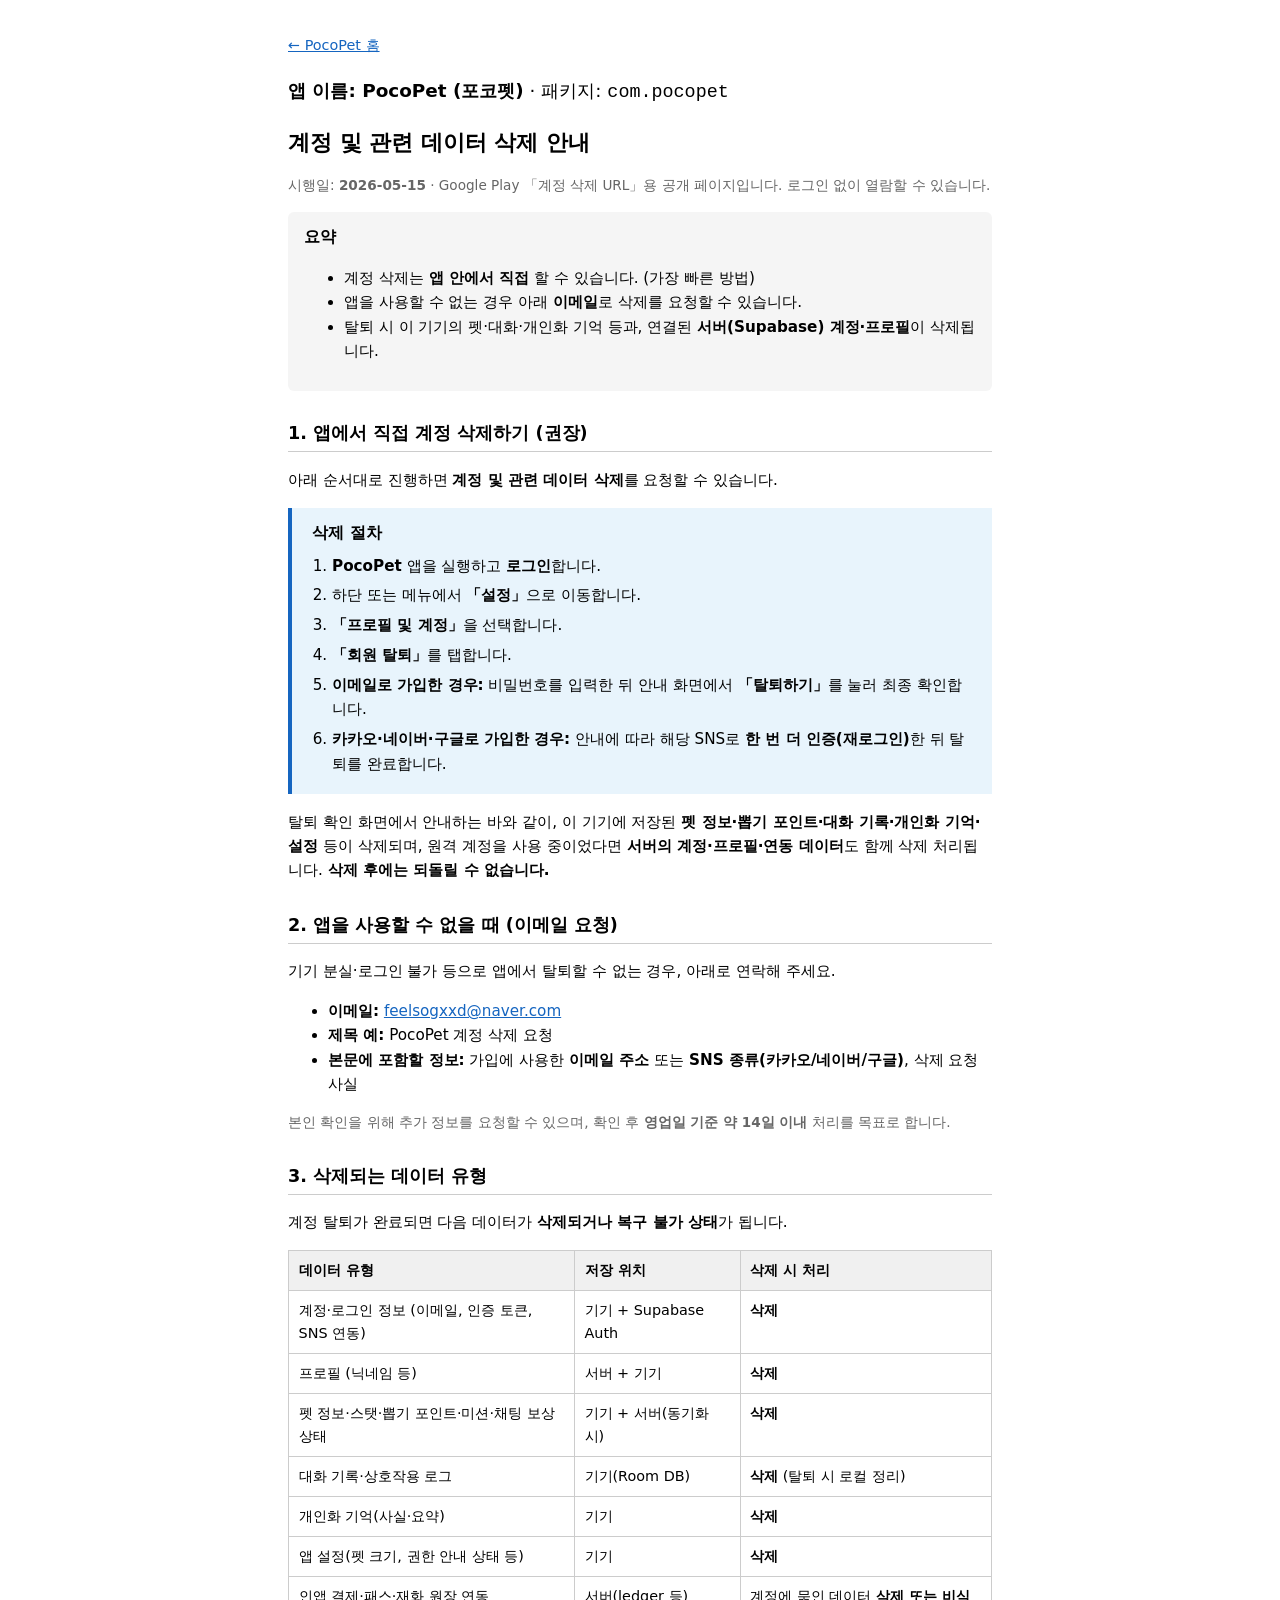
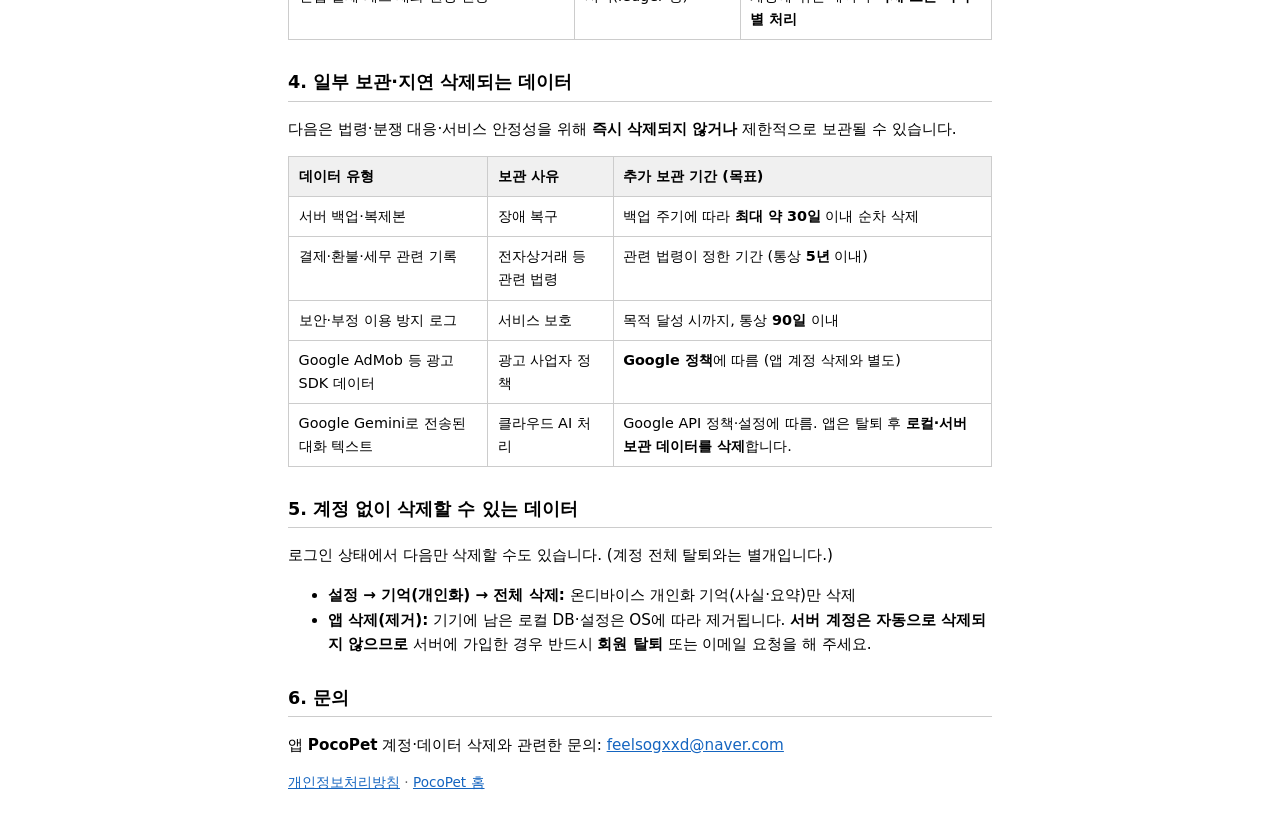
==== legal/account-deletion.html @ 8c4f7379 "chore: publish PocoPet policy pages for Play Console Co-authored-by: Cursor <cursoragent@cursor.com>" ====
<!DOCTYPE html>
<html lang="ko">
<head>
  <meta charset="utf-8" />
  <meta name="viewport" content="width=device-width, initial-scale=1" />
  <meta name="description" content="PocoPet(포코펫) 계정 및 데이터 삭제 안내 — Google Play 계정 삭제 URL용." />
  <title>PocoPet 계정 및 데이터 삭제 안내</title>
  <style>
    :root { color-scheme: light dark; }
    body { font-family: system-ui, -apple-system, "Segoe UI", Roboto, "Noto Sans KR", sans-serif; line-height: 1.6; max-width: 44rem; margin: 0 auto; padding: 1.25rem; }
    h1 { font-size: 1.35rem; margin-top: 0; }
    h2 { font-size: 1.1rem; margin-top: 1.75rem; border-bottom: 1px solid #ccc; padding-bottom: 0.25rem; }
    h3 { font-size: 1rem; margin-top: 1.25rem; }
    p, li { font-size: 0.95rem; }
    .muted { color: #666; font-size: 0.85rem; }
    .box { background: #f5f5f5; padding: 0.75rem 1rem; border-radius: 6px; margin: 1rem 0; }
    .steps { background: #e8f4fc; border-left: 4px solid #1565c0; padding: 0.75rem 1rem 0.75rem 1.25rem; margin: 1rem 0; }
    .steps ol { margin: 0.5rem 0 0; padding-left: 1.25rem; }
    .steps li { margin: 0.35rem 0; font-weight: 500; }
    table { width: 100%; border-collapse: collapse; font-size: 0.9rem; margin: 0.75rem 0; }
    th, td { border: 1px solid #ccc; padding: 0.5rem 0.6rem; text-align: left; vertical-align: top; }
    th { background: #f0f0f0; }
    a { color: #1565c0; }
    .app-name { font-size: 1.15rem; }
    .nav-top { font-size: 0.9rem; margin-bottom: 1rem; }
  </style>
</head>
<body>
  <p class="nav-top"><a href="../index.html">← PocoPet 홈</a></p>

  <p class="app-name"><strong>앱 이름: PocoPet (포코펫)</strong> · 패키지: <code>com.pocopet</code></p>
  <h1>계정 및 관련 데이터 삭제 안내</h1>
  <p class="muted">시행일: <strong>2026-05-15</strong> · Google Play 「계정 삭제 URL」용 공개 페이지입니다. 로그인 없이 열람할 수 있습니다.</p>

  <div class="box">
    <strong>요약</strong>
    <ul>
      <li>계정 삭제는 <strong>앱 안에서 직접</strong> 할 수 있습니다. (가장 빠른 방법)</li>
      <li>앱을 사용할 수 없는 경우 아래 <strong>이메일</strong>로 삭제를 요청할 수 있습니다.</li>
      <li>탈퇴 시 이 기기의 펫·대화·개인화 기억 등과, 연결된 <strong>서버(Supabase) 계정·프로필</strong>이 삭제됩니다.</li>
    </ul>
  </div>

  <h2>1. 앱에서 직접 계정 삭제하기 (권장)</h2>
  <p>아래 순서대로 진행하면 <strong>계정 및 관련 데이터 삭제</strong>를 요청할 수 있습니다.</p>

  <div class="steps">
    <strong>삭제 절차</strong>
    <ol>
      <li><strong>PocoPet</strong> 앱을 실행하고 <strong>로그인</strong>합니다.</li>
      <li>하단 또는 메뉴에서 <strong>「설정」</strong>으로 이동합니다.</li>
      <li><strong>「프로필 및 계정」</strong>을 선택합니다.</li>
      <li><strong>「회원 탈퇴」</strong>를 탭합니다.</li>
      <li><strong>이메일로 가입한 경우:</strong> 비밀번호를 입력한 뒤 안내 화면에서 <strong>「탈퇴하기」</strong>를 눌러 최종 확인합니다.</li>
      <li><strong>카카오·네이버·구글로 가입한 경우:</strong> 안내에 따라 해당 SNS로 <strong>한 번 더 인증(재로그인)</strong>한 뒤 탈퇴를 완료합니다.</li>
    </ol>
  </div>

  <p>탈퇴 확인 화면에서 안내하는 바와 같이, 이 기기에 저장된 <strong>펫 정보·뽑기 포인트·대화 기록·개인화 기억·설정</strong> 등이 삭제되며, 원격 계정을 사용 중이었다면 <strong>서버의 계정·프로필·연동 데이터</strong>도 함께 삭제 처리됩니다. <strong>삭제 후에는 되돌릴 수 없습니다.</strong></p>

  <h2>2. 앱을 사용할 수 없을 때 (이메일 요청)</h2>
  <p>기기 분실·로그인 불가 등으로 앱에서 탈퇴할 수 없는 경우, 아래로 연락해 주세요.</p>
  <ul>
    <li><strong>이메일:</strong> <a href="mailto:feelsogxxd@naver.com">feelsogxxd@naver.com</a></li>
    <li><strong>제목 예:</strong> PocoPet 계정 삭제 요청</li>
    <li><strong>본문에 포함할 정보:</strong> 가입에 사용한 <strong>이메일 주소</strong> 또는 <strong>SNS 종류(카카오/네이버/구글)</strong>, 삭제 요청 사실</li>
  </ul>
  <p class="muted">본인 확인을 위해 추가 정보를 요청할 수 있으며, 확인 후 <strong>영업일 기준 약 14일 이내</strong> 처리를 목표로 합니다.</p>

  <h2>3. 삭제되는 데이터 유형</h2>
  <p>계정 탈퇴가 완료되면 다음 데이터가 <strong>삭제되거나 복구 불가 상태</strong>가 됩니다.</p>
  <table>
    <thead>
      <tr>
        <th>데이터 유형</th>
        <th>저장 위치</th>
        <th>삭제 시 처리</th>
      </tr>
    </thead>
    <tbody>
      <tr>
        <td>계정·로그인 정보 (이메일, 인증 토큰, SNS 연동)</td>
        <td>기기 + Supabase Auth</td>
        <td><strong>삭제</strong></td>
      </tr>
      <tr>
        <td>프로필 (닉네임 등)</td>
        <td>서버 + 기기</td>
        <td><strong>삭제</strong></td>
      </tr>
      <tr>
        <td>펫 정보·스탯·뽑기 포인트·미션·채팅 보상 상태</td>
        <td>기기 + 서버(동기화 시)</td>
        <td><strong>삭제</strong></td>
      </tr>
      <tr>
        <td>대화 기록·상호작용 로그</td>
        <td>기기(Room DB)</td>
        <td><strong>삭제</strong> (탈퇴 시 로컬 정리)</td>
      </tr>
      <tr>
        <td>개인화 기억(사실·요약)</td>
        <td>기기</td>
        <td><strong>삭제</strong></td>
      </tr>
      <tr>
        <td>앱 설정(펫 크기, 권한 안내 상태 등)</td>
        <td>기기</td>
        <td><strong>삭제</strong></td>
      </tr>
      <tr>
        <td>인앱 결제·패스·재화 원장 연동</td>
        <td>서버(ledger 등)</td>
        <td>계정에 묶인 데이터 <strong>삭제 또는 비식별 처리</strong></td>
      </tr>
    </tbody>
  </table>

  <h2>4. 일부 보관·지연 삭제되는 데이터</h2>
  <p>다음은 법령·분쟁 대응·서비스 안정성을 위해 <strong>즉시 삭제되지 않거나</strong> 제한적으로 보관될 수 있습니다.</p>
  <table>
    <thead>
      <tr>
        <th>데이터 유형</th>
        <th>보관 사유</th>
        <th>추가 보관 기간 (목표)</th>
      </tr>
    </thead>
    <tbody>
      <tr>
        <td>서버 백업·복제본</td>
        <td>장애 복구</td>
        <td>백업 주기에 따라 <strong>최대 약 30일</strong> 이내 순차 삭제</td>
      </tr>
      <tr>
        <td>결제·환불·세무 관련 기록</td>
        <td>전자상거래 등 관련 법령</td>
        <td>관련 법령이 정한 기간 (통상 <strong>5년</strong> 이내)</td>
      </tr>
      <tr>
        <td>보안·부정 이용 방지 로그</td>
        <td>서비스 보호</td>
        <td>목적 달성 시까지, 통상 <strong>90일</strong> 이내</td>
      </tr>
      <tr>
        <td>Google AdMob 등 광고 SDK 데이터</td>
        <td>광고 사업자 정책</td>
        <td><strong>Google 정책</strong>에 따름 (앱 계정 삭제와 별도)</td>
      </tr>
      <tr>
        <td>Google Gemini로 전송된 대화 텍스트</td>
        <td>클라우드 AI 처리</td>
        <td>Google API 정책·설정에 따름. 앱은 탈퇴 후 <strong>로컬·서버 보관 데이터를 삭제</strong>합니다.</td>
      </tr>
    </tbody>
  </table>

  <h2>5. 계정 없이 삭제할 수 있는 데이터</h2>
  <p>로그인 상태에서 다음만 삭제할 수도 있습니다. (계정 전체 탈퇴와는 별개입니다.)</p>
  <ul>
    <li><strong>설정 → 기억(개인화) → 전체 삭제:</strong> 온디바이스 개인화 기억(사실·요약)만 삭제</li>
    <li><strong>앱 삭제(제거):</strong> 기기에 남은 로컬 DB·설정은 OS에 따라 제거됩니다. <strong>서버 계정은 자동으로 삭제되지 않으므로</strong> 서버에 가입한 경우 반드시 <strong>회원 탈퇴</strong> 또는 이메일 요청을 해 주세요.</li>
  </ul>

  <h2>6. 문의</h2>
  <p>
    앱 <strong>PocoPet</strong> 계정·데이터 삭제와 관련한 문의:
    <a href="mailto:feelsogxxd@naver.com">feelsogxxd@naver.com</a>
  </p>

  <p class="muted">
    <a href="privacy-policy.html">개인정보처리방침</a> ·
    <a href="../index.html">PocoPet 홈</a>
  </p>
</body>
</html>
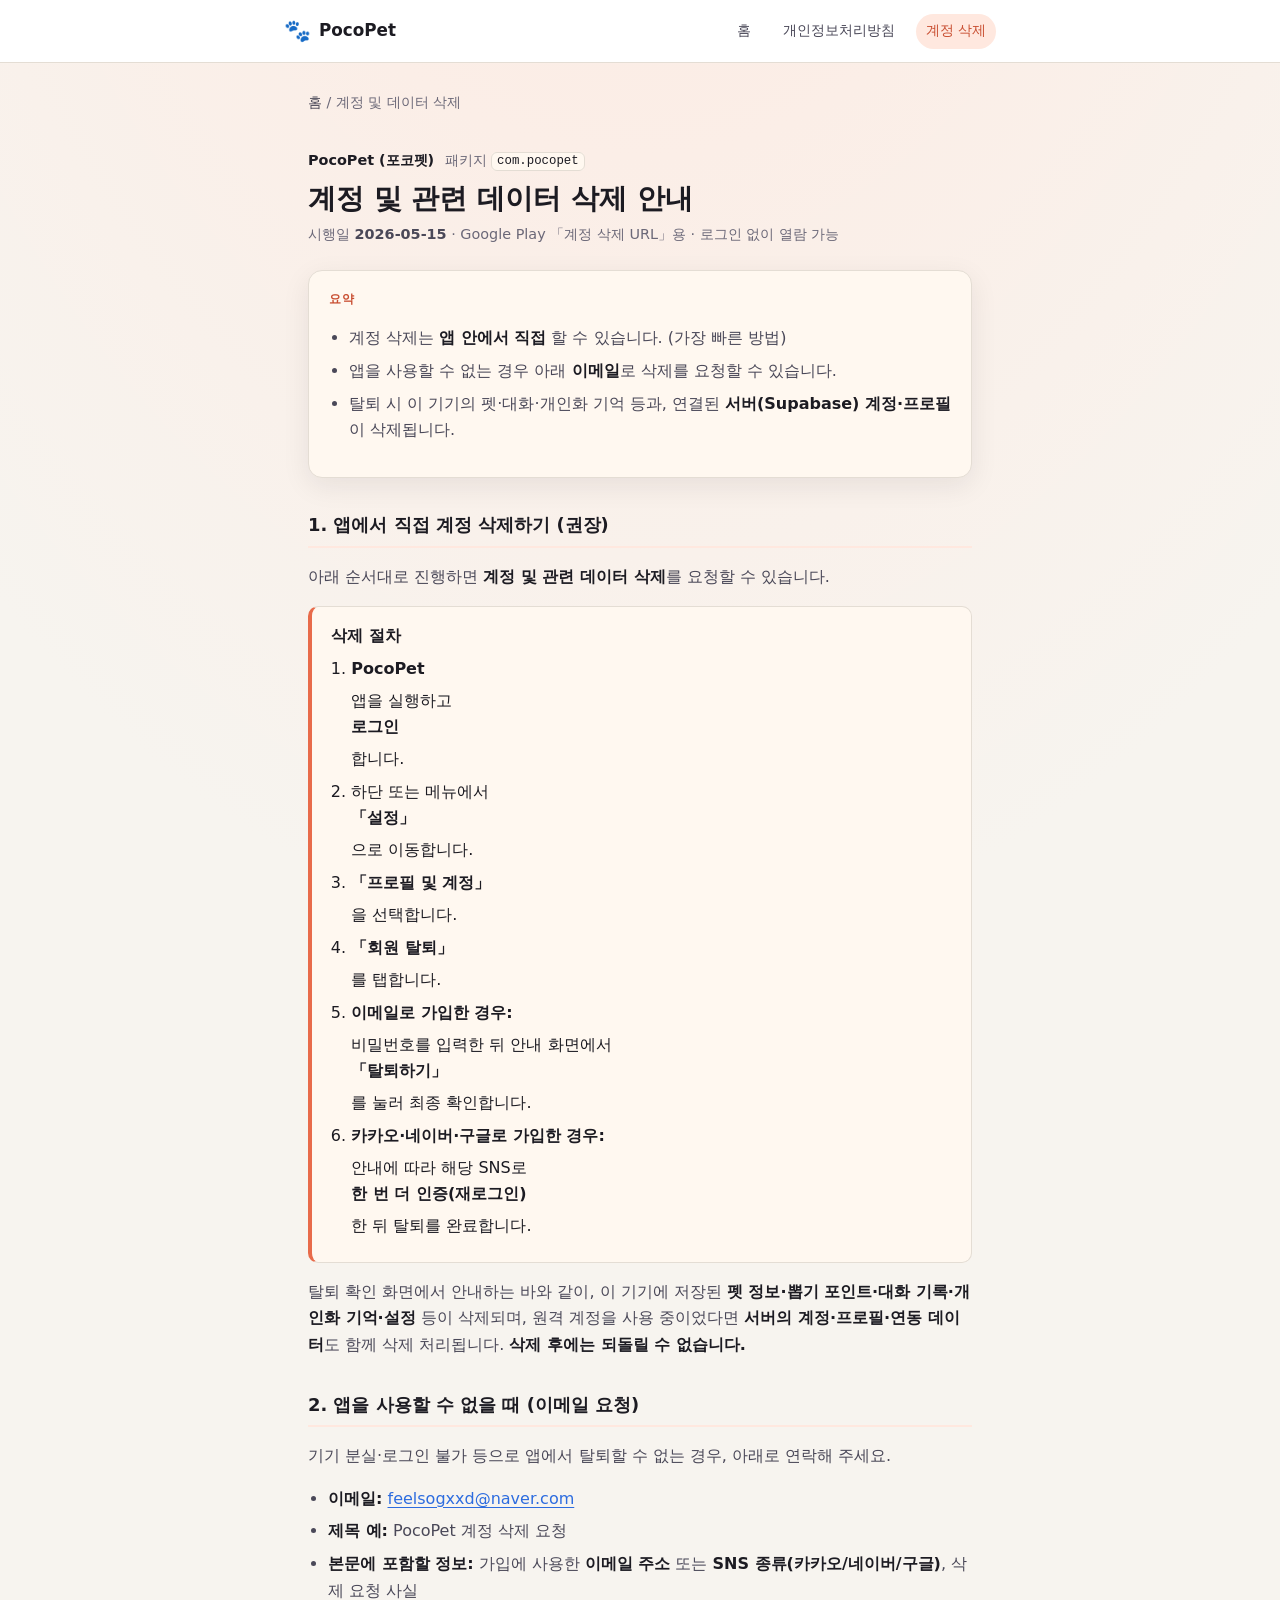
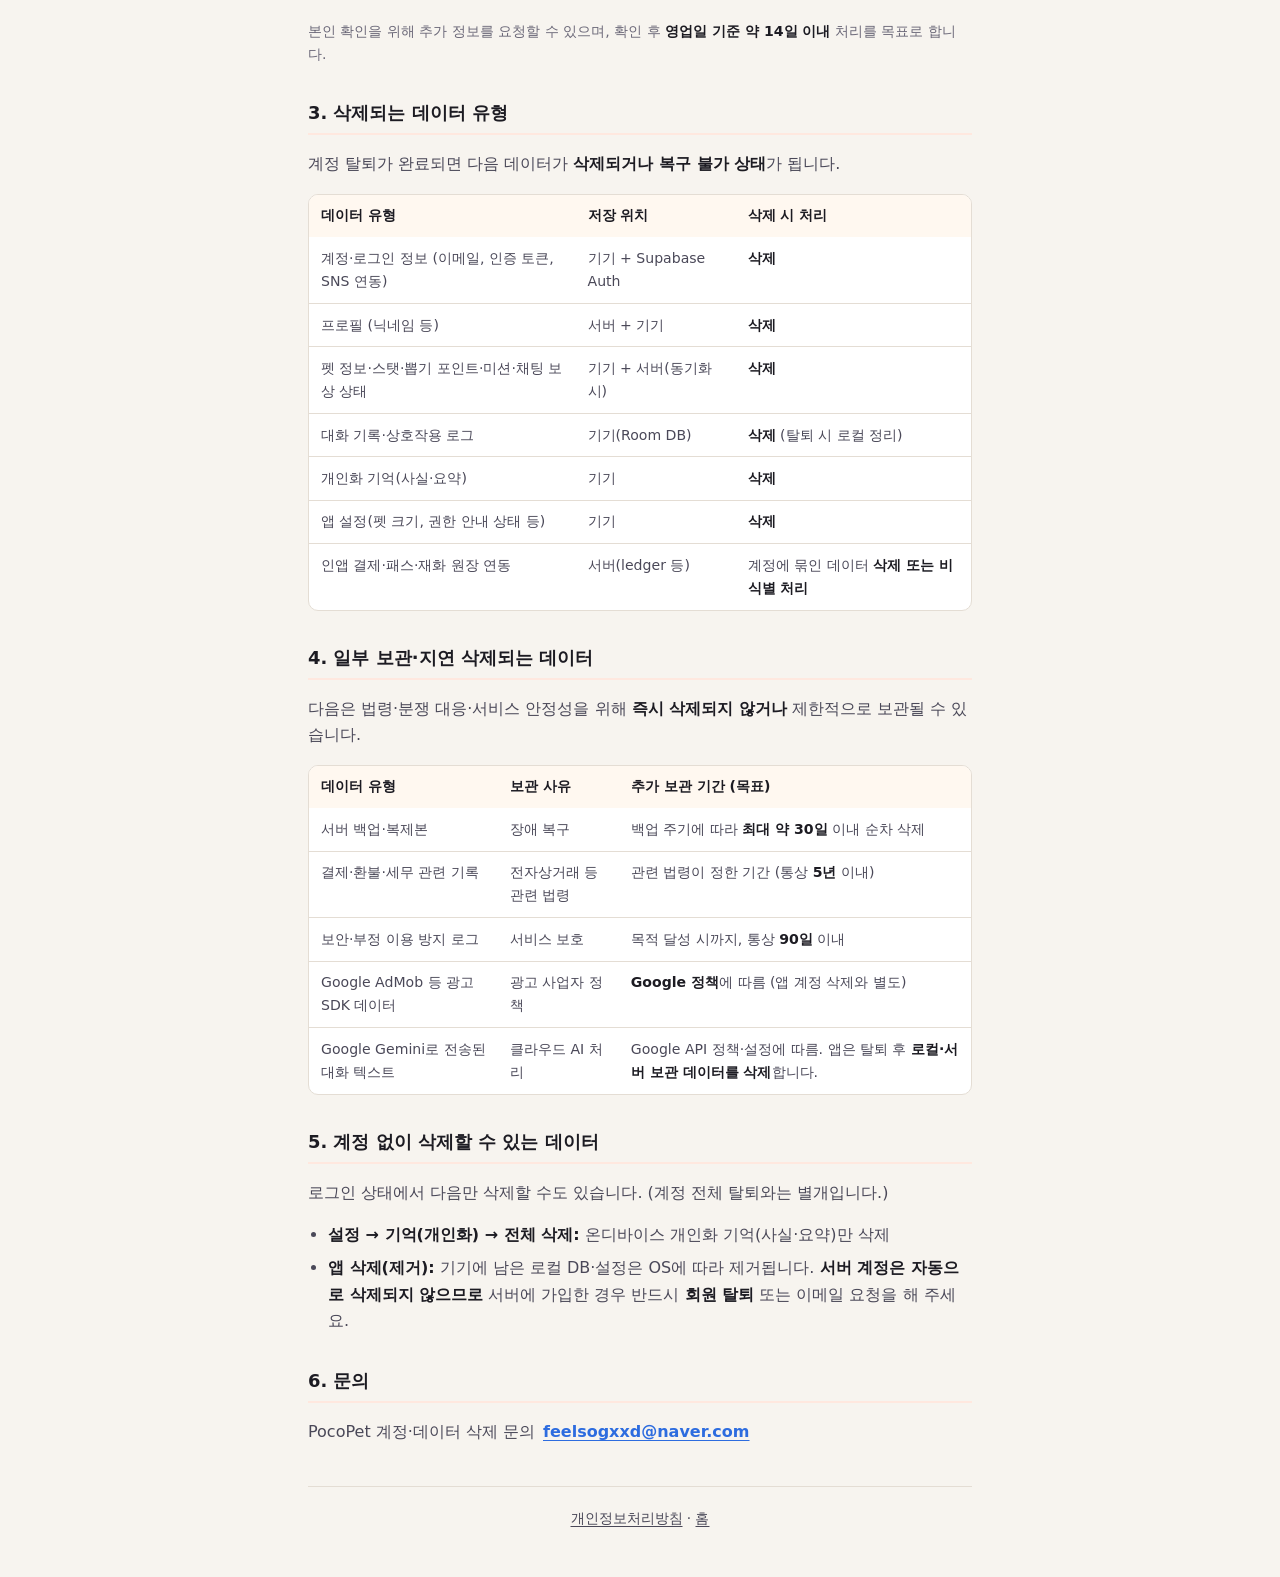
==== commit 3c1397ad: "design: restyle policy pages with shared CSS and dark mode fix Co-authored-by: Cursor <cursoragent@c" ====
--- a/legal/account-deletion.html
+++ b/legal/account-deletion.html
@@ -4,173 +4,183 @@
   <meta charset="utf-8" />
   <meta name="viewport" content="width=device-width, initial-scale=1" />
   <meta name="description" content="PocoPet(포코펫) 계정 및 데이터 삭제 안내 — Google Play 계정 삭제 URL용." />
+  <meta name="color-scheme" content="light dark" />
   <title>PocoPet 계정 및 데이터 삭제 안내</title>
-  <style>
-    :root { color-scheme: light dark; }
-    body { font-family: system-ui, -apple-system, "Segoe UI", Roboto, "Noto Sans KR", sans-serif; line-height: 1.6; max-width: 44rem; margin: 0 auto; padding: 1.25rem; }
-    h1 { font-size: 1.35rem; margin-top: 0; }
-    h2 { font-size: 1.1rem; margin-top: 1.75rem; border-bottom: 1px solid #ccc; padding-bottom: 0.25rem; }
-    h3 { font-size: 1rem; margin-top: 1.25rem; }
-    p, li { font-size: 0.95rem; }
-    .muted { color: #666; font-size: 0.85rem; }
-    .box { background: #f5f5f5; padding: 0.75rem 1rem; border-radius: 6px; margin: 1rem 0; }
-    .steps { background: #e8f4fc; border-left: 4px solid #1565c0; padding: 0.75rem 1rem 0.75rem 1.25rem; margin: 1rem 0; }
-    .steps ol { margin: 0.5rem 0 0; padding-left: 1.25rem; }
-    .steps li { margin: 0.35rem 0; font-weight: 500; }
-    table { width: 100%; border-collapse: collapse; font-size: 0.9rem; margin: 0.75rem 0; }
-    th, td { border: 1px solid #ccc; padding: 0.5rem 0.6rem; text-align: left; vertical-align: top; }
-    th { background: #f0f0f0; }
-    a { color: #1565c0; }
-    .app-name { font-size: 1.15rem; }
-    .nav-top { font-size: 0.9rem; margin-bottom: 1rem; }
-  </style>
+  <link rel="stylesheet" href="../assets/site.css" />
 </head>
 <body>
-  <p class="nav-top"><a href="../index.html">← PocoPet 홈</a></p>
+  <header class="site-header">
+    <div class="site-header__inner">
+      <a class="brand" href="../index.html">
+        <span class="brand__icon" aria-hidden="true">🐾</span>
+        <span>PocoPet</span>
+      </a>
+      <nav class="site-nav" aria-label="주요 메뉴">
+        <a href="../index.html">홈</a>
+        <a href="privacy-policy.html">개인정보처리방침</a>
+        <a href="account-deletion.html" aria-current="page">계정 삭제</a>
+      </nav>
+    </div>
+  </header>
 
-  <p class="app-name"><strong>앱 이름: PocoPet (포코펫)</strong> · 패키지: <code>com.pocopet</code></p>
-  <h1>계정 및 관련 데이터 삭제 안내</h1>
-  <p class="muted">시행일: <strong>2026-05-15</strong> · Google Play 「계정 삭제 URL」용 공개 페이지입니다. 로그인 없이 열람할 수 있습니다.</p>
+  <main class="site-main">
+    <nav class="breadcrumb" aria-label="breadcrumb">
+      <a href="../index.html">홈</a> / 계정 및 데이터 삭제
+    </nav>
 
-  <div class="box">
-    <strong>요약</strong>
+    <p class="app-chip">
+      <strong>PocoPet (포코펫)</strong>
+      <span class="muted">패키지 <code>com.pocopet</code></span>
+    </p>
+    <h1 class="page-title">계정 및 관련 데이터 삭제 안내</h1>
+    <p class="page-meta">시행일 <strong>2026-05-15</strong> · Google Play 「계정 삭제 URL」용 · 로그인 없이 열람 가능</p>
+
+    <div class="panel panel--soft">
+      <span class="panel__label">요약</span>
+      <ul>
+        <li>계정 삭제는 <strong>앱 안에서 직접</strong> 할 수 있습니다. (가장 빠른 방법)</li>
+        <li>앱을 사용할 수 없는 경우 아래 <strong>이메일</strong>로 삭제를 요청할 수 있습니다.</li>
+        <li>탈퇴 시 이 기기의 펫·대화·개인화 기억 등과, 연결된 <strong>서버(Supabase) 계정·프로필</strong>이 삭제됩니다.</li>
+      </ul>
+    </div>
+
+    <h2>1. 앱에서 직접 계정 삭제하기 (권장)</h2>
+    <p>아래 순서대로 진행하면 <strong>계정 및 관련 데이터 삭제</strong>를 요청할 수 있습니다.</p>
+
+    <div class="steps">
+      <strong>삭제 절차</strong>
+      <ol>
+        <li><strong>PocoPet</strong> 앱을 실행하고 <strong>로그인</strong>합니다.</li>
+        <li>하단 또는 메뉴에서 <strong>「설정」</strong>으로 이동합니다.</li>
+        <li><strong>「프로필 및 계정」</strong>을 선택합니다.</li>
+        <li><strong>「회원 탈퇴」</strong>를 탭합니다.</li>
+        <li><strong>이메일로 가입한 경우:</strong> 비밀번호를 입력한 뒤 안내 화면에서 <strong>「탈퇴하기」</strong>를 눌러 최종 확인합니다.</li>
+        <li><strong>카카오·네이버·구글로 가입한 경우:</strong> 안내에 따라 해당 SNS로 <strong>한 번 더 인증(재로그인)</strong>한 뒤 탈퇴를 완료합니다.</li>
+      </ol>
+    </div>
+
+    <p>탈퇴 확인 화면에서 안내하는 바와 같이, 이 기기에 저장된 <strong>펫 정보·뽑기 포인트·대화 기록·개인화 기억·설정</strong> 등이 삭제되며, 원격 계정을 사용 중이었다면 <strong>서버의 계정·프로필·연동 데이터</strong>도 함께 삭제 처리됩니다. <strong>삭제 후에는 되돌릴 수 없습니다.</strong></p>
+
+    <h2>2. 앱을 사용할 수 없을 때 (이메일 요청)</h2>
+    <p>기기 분실·로그인 불가 등으로 앱에서 탈퇴할 수 없는 경우, 아래로 연락해 주세요.</p>
     <ul>
-      <li>계정 삭제는 <strong>앱 안에서 직접</strong> 할 수 있습니다. (가장 빠른 방법)</li>
-      <li>앱을 사용할 수 없는 경우 아래 <strong>이메일</strong>로 삭제를 요청할 수 있습니다.</li>
-      <li>탈퇴 시 이 기기의 펫·대화·개인화 기억 등과, 연결된 <strong>서버(Supabase) 계정·프로필</strong>이 삭제됩니다.</li>
+      <li><strong>이메일:</strong> <a href="mailto:feelsogxxd@naver.com">feelsogxxd@naver.com</a></li>
+      <li><strong>제목 예:</strong> PocoPet 계정 삭제 요청</li>
+      <li><strong>본문에 포함할 정보:</strong> 가입에 사용한 <strong>이메일 주소</strong> 또는 <strong>SNS 종류(카카오/네이버/구글)</strong>, 삭제 요청 사실</li>
     </ul>
-  </div>
+    <p class="muted">본인 확인을 위해 추가 정보를 요청할 수 있으며, 확인 후 <strong>영업일 기준 약 14일 이내</strong> 처리를 목표로 합니다.</p>
 
-  <h2>1. 앱에서 직접 계정 삭제하기 (권장)</h2>
-  <p>아래 순서대로 진행하면 <strong>계정 및 관련 데이터 삭제</strong>를 요청할 수 있습니다.</p>
+    <h2>3. 삭제되는 데이터 유형</h2>
+    <p>계정 탈퇴가 완료되면 다음 데이터가 <strong>삭제되거나 복구 불가 상태</strong>가 됩니다.</p>
+    <div class="table-wrap">
+      <table>
+        <thead>
+          <tr>
+            <th>데이터 유형</th>
+            <th>저장 위치</th>
+            <th>삭제 시 처리</th>
+          </tr>
+        </thead>
+        <tbody>
+          <tr>
+            <td>계정·로그인 정보 (이메일, 인증 토큰, SNS 연동)</td>
+            <td>기기 + Supabase Auth</td>
+            <td><strong>삭제</strong></td>
+          </tr>
+          <tr>
+            <td>프로필 (닉네임 등)</td>
+            <td>서버 + 기기</td>
+            <td><strong>삭제</strong></td>
+          </tr>
+          <tr>
+            <td>펫 정보·스탯·뽑기 포인트·미션·채팅 보상 상태</td>
+            <td>기기 + 서버(동기화 시)</td>
+            <td><strong>삭제</strong></td>
+          </tr>
+          <tr>
+            <td>대화 기록·상호작용 로그</td>
+            <td>기기(Room DB)</td>
+            <td><strong>삭제</strong> (탈퇴 시 로컬 정리)</td>
+          </tr>
+          <tr>
+            <td>개인화 기억(사실·요약)</td>
+            <td>기기</td>
+            <td><strong>삭제</strong></td>
+          </tr>
+          <tr>
+            <td>앱 설정(펫 크기, 권한 안내 상태 등)</td>
+            <td>기기</td>
+            <td><strong>삭제</strong></td>
+          </tr>
+          <tr>
+            <td>인앱 결제·패스·재화 원장 연동</td>
+            <td>서버(ledger 등)</td>
+            <td>계정에 묶인 데이터 <strong>삭제 또는 비식별 처리</strong></td>
+          </tr>
+        </tbody>
+      </table>
+    </div>
 
-  <div class="steps">
-    <strong>삭제 절차</strong>
-    <ol>
-      <li><strong>PocoPet</strong> 앱을 실행하고 <strong>로그인</strong>합니다.</li>
-      <li>하단 또는 메뉴에서 <strong>「설정」</strong>으로 이동합니다.</li>
-      <li><strong>「프로필 및 계정」</strong>을 선택합니다.</li>
-      <li><strong>「회원 탈퇴」</strong>를 탭합니다.</li>
-      <li><strong>이메일로 가입한 경우:</strong> 비밀번호를 입력한 뒤 안내 화면에서 <strong>「탈퇴하기」</strong>를 눌러 최종 확인합니다.</li>
-      <li><strong>카카오·네이버·구글로 가입한 경우:</strong> 안내에 따라 해당 SNS로 <strong>한 번 더 인증(재로그인)</strong>한 뒤 탈퇴를 완료합니다.</li>
-    </ol>
-  </div>
+    <h2>4. 일부 보관·지연 삭제되는 데이터</h2>
+    <p>다음은 법령·분쟁 대응·서비스 안정성을 위해 <strong>즉시 삭제되지 않거나</strong> 제한적으로 보관될 수 있습니다.</p>
+    <div class="table-wrap">
+      <table>
+        <thead>
+          <tr>
+            <th>데이터 유형</th>
+            <th>보관 사유</th>
+            <th>추가 보관 기간 (목표)</th>
+          </tr>
+        </thead>
+        <tbody>
+          <tr>
+            <td>서버 백업·복제본</td>
+            <td>장애 복구</td>
+            <td>백업 주기에 따라 <strong>최대 약 30일</strong> 이내 순차 삭제</td>
+          </tr>
+          <tr>
+            <td>결제·환불·세무 관련 기록</td>
+            <td>전자상거래 등 관련 법령</td>
+            <td>관련 법령이 정한 기간 (통상 <strong>5년</strong> 이내)</td>
+          </tr>
+          <tr>
+            <td>보안·부정 이용 방지 로그</td>
+            <td>서비스 보호</td>
+            <td>목적 달성 시까지, 통상 <strong>90일</strong> 이내</td>
+          </tr>
+          <tr>
+            <td>Google AdMob 등 광고 SDK 데이터</td>
+            <td>광고 사업자 정책</td>
+            <td><strong>Google 정책</strong>에 따름 (앱 계정 삭제와 별도)</td>
+          </tr>
+          <tr>
+            <td>Google Gemini로 전송된 대화 텍스트</td>
+            <td>클라우드 AI 처리</td>
+            <td>Google API 정책·설정에 따름. 앱은 탈퇴 후 <strong>로컬·서버 보관 데이터를 삭제</strong>합니다.</td>
+          </tr>
+        </tbody>
+      </table>
+    </div>
 
-  <p>탈퇴 확인 화면에서 안내하는 바와 같이, 이 기기에 저장된 <strong>펫 정보·뽑기 포인트·대화 기록·개인화 기억·설정</strong> 등이 삭제되며, 원격 계정을 사용 중이었다면 <strong>서버의 계정·프로필·연동 데이터</strong>도 함께 삭제 처리됩니다. <strong>삭제 후에는 되돌릴 수 없습니다.</strong></p>
+    <h2>5. 계정 없이 삭제할 수 있는 데이터</h2>
+    <p>로그인 상태에서 다음만 삭제할 수도 있습니다. (계정 전체 탈퇴와는 별개입니다.)</p>
+    <ul>
+      <li><strong>설정 → 기억(개인화) → 전체 삭제:</strong> 온디바이스 개인화 기억(사실·요약)만 삭제</li>
+      <li><strong>앱 삭제(제거):</strong> 기기에 남은 로컬 DB·설정은 OS에 따라 제거됩니다. <strong>서버 계정은 자동으로 삭제되지 않으므로</strong> 서버에 가입한 경우 반드시 <strong>회원 탈퇴</strong> 또는 이메일 요청을 해 주세요.</li>
+    </ul>
 
-  <h2>2. 앱을 사용할 수 없을 때 (이메일 요청)</h2>
-  <p>기기 분실·로그인 불가 등으로 앱에서 탈퇴할 수 없는 경우, 아래로 연락해 주세요.</p>
-  <ul>
-    <li><strong>이메일:</strong> <a href="mailto:feelsogxxd@naver.com">feelsogxxd@naver.com</a></li>
-    <li><strong>제목 예:</strong> PocoPet 계정 삭제 요청</li>
-    <li><strong>본문에 포함할 정보:</strong> 가입에 사용한 <strong>이메일 주소</strong> 또는 <strong>SNS 종류(카카오/네이버/구글)</strong>, 삭제 요청 사실</li>
-  </ul>
-  <p class="muted">본인 확인을 위해 추가 정보를 요청할 수 있으며, 확인 후 <strong>영업일 기준 약 14일 이내</strong> 처리를 목표로 합니다.</p>
+    <h2>6. 문의</h2>
+    <p class="contact-line">
+      <span>PocoPet 계정·데이터 삭제 문의</span>
+      <a href="mailto:feelsogxxd@naver.com">feelsogxxd@naver.com</a>
+    </p>
 
-  <h2>3. 삭제되는 데이터 유형</h2>
-  <p>계정 탈퇴가 완료되면 다음 데이터가 <strong>삭제되거나 복구 불가 상태</strong>가 됩니다.</p>
-  <table>
-    <thead>
-      <tr>
-        <th>데이터 유형</th>
-        <th>저장 위치</th>
-        <th>삭제 시 처리</th>
-      </tr>
-    </thead>
-    <tbody>
-      <tr>
-        <td>계정·로그인 정보 (이메일, 인증 토큰, SNS 연동)</td>
-        <td>기기 + Supabase Auth</td>
-        <td><strong>삭제</strong></td>
-      </tr>
-      <tr>
-        <td>프로필 (닉네임 등)</td>
-        <td>서버 + 기기</td>
-        <td><strong>삭제</strong></td>
-      </tr>
-      <tr>
-        <td>펫 정보·스탯·뽑기 포인트·미션·채팅 보상 상태</td>
-        <td>기기 + 서버(동기화 시)</td>
-        <td><strong>삭제</strong></td>
-      </tr>
-      <tr>
-        <td>대화 기록·상호작용 로그</td>
-        <td>기기(Room DB)</td>
-        <td><strong>삭제</strong> (탈퇴 시 로컬 정리)</td>
-      </tr>
-      <tr>
-        <td>개인화 기억(사실·요약)</td>
-        <td>기기</td>
-        <td><strong>삭제</strong></td>
-      </tr>
-      <tr>
-        <td>앱 설정(펫 크기, 권한 안내 상태 등)</td>
-        <td>기기</td>
-        <td><strong>삭제</strong></td>
-      </tr>
-      <tr>
-        <td>인앱 결제·패스·재화 원장 연동</td>
-        <td>서버(ledger 등)</td>
-        <td>계정에 묶인 데이터 <strong>삭제 또는 비식별 처리</strong></td>
-      </tr>
-    </tbody>
-  </table>
-
-  <h2>4. 일부 보관·지연 삭제되는 데이터</h2>
-  <p>다음은 법령·분쟁 대응·서비스 안정성을 위해 <strong>즉시 삭제되지 않거나</strong> 제한적으로 보관될 수 있습니다.</p>
-  <table>
-    <thead>
-      <tr>
-        <th>데이터 유형</th>
-        <th>보관 사유</th>
-        <th>추가 보관 기간 (목표)</th>
-      </tr>
-    </thead>
-    <tbody>
-      <tr>
-        <td>서버 백업·복제본</td>
-        <td>장애 복구</td>
-        <td>백업 주기에 따라 <strong>최대 약 30일</strong> 이내 순차 삭제</td>
-      </tr>
-      <tr>
-        <td>결제·환불·세무 관련 기록</td>
-        <td>전자상거래 등 관련 법령</td>
-        <td>관련 법령이 정한 기간 (통상 <strong>5년</strong> 이내)</td>
-      </tr>
-      <tr>
-        <td>보안·부정 이용 방지 로그</td>
-        <td>서비스 보호</td>
-        <td>목적 달성 시까지, 통상 <strong>90일</strong> 이내</td>
-      </tr>
-      <tr>
-        <td>Google AdMob 등 광고 SDK 데이터</td>
-        <td>광고 사업자 정책</td>
-        <td><strong>Google 정책</strong>에 따름 (앱 계정 삭제와 별도)</td>
-      </tr>
-      <tr>
-        <td>Google Gemini로 전송된 대화 텍스트</td>
-        <td>클라우드 AI 처리</td>
-        <td>Google API 정책·설정에 따름. 앱은 탈퇴 후 <strong>로컬·서버 보관 데이터를 삭제</strong>합니다.</td>
-      </tr>
-    </tbody>
-  </table>
-
-  <h2>5. 계정 없이 삭제할 수 있는 데이터</h2>
-  <p>로그인 상태에서 다음만 삭제할 수도 있습니다. (계정 전체 탈퇴와는 별개입니다.)</p>
-  <ul>
-    <li><strong>설정 → 기억(개인화) → 전체 삭제:</strong> 온디바이스 개인화 기억(사실·요약)만 삭제</li>
-    <li><strong>앱 삭제(제거):</strong> 기기에 남은 로컬 DB·설정은 OS에 따라 제거됩니다. <strong>서버 계정은 자동으로 삭제되지 않으므로</strong> 서버에 가입한 경우 반드시 <strong>회원 탈퇴</strong> 또는 이메일 요청을 해 주세요.</li>
-  </ul>
-
-  <h2>6. 문의</h2>
-  <p>
-    앱 <strong>PocoPet</strong> 계정·데이터 삭제와 관련한 문의:
-    <a href="mailto:feelsogxxd@naver.com">feelsogxxd@naver.com</a>
-  </p>
-
-  <p class="muted">
-    <a href="privacy-policy.html">개인정보처리방침</a> ·
-    <a href="../index.html">PocoPet 홈</a>
-  </p>
+    <footer class="site-footer">
+      <p style="margin:0">
+        <a href="privacy-policy.html">개인정보처리방침</a> ·
+        <a href="../index.html">홈</a>
+      </p>
+    </footer>
+  </main>
 </body>
 </html>
--- a/assets/site.css
+++ b/assets/site.css
@@ -0,0 +1,417 @@
+/* PocoPet policy site — explicit colors (fixes dark-mode white-on-white) */
+:root {
+  --bg: #f7f4ef;
+  --bg-elevated: #ffffff;
+  --bg-soft: #fff8f0;
+  --text: #1c1b22;
+  --text-secondary: #4a4858;
+  --text-muted: #6b6878;
+  --accent: #e86b4a;
+  --accent-dark: #c94f32;
+  --accent-soft: #ffe8df;
+  --border: #e4ddd4;
+  --link: #2d6cdf;
+  --link-hover: #1a4fa8;
+  --shadow: 0 8px 28px rgba(28, 27, 34, 0.08);
+  --radius: 14px;
+  --radius-sm: 10px;
+  --font: system-ui, -apple-system, "Segoe UI", Roboto, "Noto Sans KR", sans-serif;
+  --max: 44rem;
+}
+
+@media (prefers-color-scheme: dark) {
+  :root {
+    --bg: #14161c;
+    --bg-elevated: #1e2129;
+    --bg-soft: #252932;
+    --text: #f2f0f8;
+    --text-secondary: #c8c4d4;
+    --text-muted: #9a96a8;
+    --accent: #ff8f73;
+    --accent-dark: #ffb09a;
+    --accent-soft: #3d2a26;
+    --border: #343846;
+    --link: #7eb3ff;
+    --link-hover: #a8ccff;
+    --shadow: 0 8px 28px rgba(0, 0, 0, 0.35);
+  }
+}
+
+*,
+*::before,
+*::after {
+  box-sizing: border-box;
+}
+
+html {
+  scroll-behavior: smooth;
+}
+
+body {
+  margin: 0;
+  min-height: 100vh;
+  font-family: var(--font);
+  font-size: 1rem;
+  line-height: 1.65;
+  color: var(--text);
+  background: var(--bg);
+  background-image:
+    radial-gradient(ellipse 80% 50% at 50% -20%, var(--accent-soft), transparent);
+}
+
+a {
+  color: var(--link);
+  text-decoration-thickness: 1px;
+  text-underline-offset: 3px;
+}
+
+a:hover {
+  color: var(--link-hover);
+}
+
+.site-header {
+  background: var(--bg-elevated);
+  border-bottom: 1px solid var(--border);
+  box-shadow: 0 1px 0 rgba(255, 255, 255, 0.04);
+}
+
+.site-header__inner {
+  max-width: calc(var(--max) + 3rem);
+  margin: 0 auto;
+  padding: 0.85rem 1.25rem;
+  display: flex;
+  align-items: center;
+  justify-content: space-between;
+  gap: 1rem;
+  flex-wrap: wrap;
+}
+
+.brand {
+  display: inline-flex;
+  align-items: center;
+  gap: 0.5rem;
+  color: var(--text);
+  text-decoration: none;
+  font-weight: 700;
+  font-size: 1.05rem;
+}
+
+.brand:hover {
+  color: var(--accent-dark);
+}
+
+.brand__icon {
+  font-size: 1.35rem;
+  line-height: 1;
+}
+
+.site-nav {
+  display: flex;
+  flex-wrap: wrap;
+  gap: 0.35rem 0.75rem;
+  font-size: 0.9rem;
+}
+
+.site-nav a {
+  color: var(--text-secondary);
+  text-decoration: none;
+  padding: 0.35rem 0.6rem;
+  border-radius: 999px;
+}
+
+.site-nav a:hover,
+.site-nav a[aria-current="page"] {
+  color: var(--accent-dark);
+  background: var(--accent-soft);
+}
+
+.site-main {
+  max-width: var(--max);
+  margin: 0 auto;
+  padding: 1.75rem 1.25rem 3rem;
+}
+
+.hero {
+  text-align: center;
+  padding: 1.5rem 0 2rem;
+}
+
+.hero__badge {
+  display: inline-block;
+  font-size: 0.8rem;
+  font-weight: 600;
+  letter-spacing: 0.02em;
+  color: var(--accent-dark);
+  background: var(--accent-soft);
+  padding: 0.35rem 0.85rem;
+  border-radius: 999px;
+  margin-bottom: 0.75rem;
+}
+
+.hero h1 {
+  margin: 0 0 0.5rem;
+  font-size: clamp(1.65rem, 5vw, 2rem);
+  line-height: 1.25;
+}
+
+.hero__sub {
+  margin: 0 auto;
+  max-width: 32rem;
+  color: var(--text-secondary);
+  font-size: 1.02rem;
+}
+
+.hero__sub-en {
+  display: block;
+  margin-top: 0.35rem;
+  font-size: 0.88rem;
+  color: var(--text-muted);
+}
+
+.card-grid {
+  display: grid;
+  gap: 1rem;
+  margin: 1.5rem 0;
+}
+
+@media (min-width: 520px) {
+  .card-grid {
+    grid-template-columns: 1fr 1fr;
+  }
+}
+
+.card {
+  background: var(--bg-elevated);
+  border: 1px solid var(--border);
+  border-radius: var(--radius);
+  padding: 1.15rem 1.25rem;
+  box-shadow: var(--shadow);
+}
+
+.card--link {
+  display: block;
+  color: inherit;
+  text-decoration: none;
+  transition: transform 0.15s ease, border-color 0.15s ease;
+}
+
+.card--link:hover {
+  transform: translateY(-2px);
+  border-color: var(--accent);
+  color: inherit;
+}
+
+.card__title {
+  margin: 0 0 0.35rem;
+  font-size: 1.05rem;
+  color: var(--text);
+}
+
+.card__desc {
+  margin: 0;
+  font-size: 0.9rem;
+  color: var(--text-secondary);
+}
+
+.card__arrow {
+  margin-top: 0.65rem;
+  font-size: 0.85rem;
+  font-weight: 600;
+  color: var(--accent-dark);
+}
+
+.panel {
+  background: var(--bg-elevated);
+  border: 1px solid var(--border);
+  border-radius: var(--radius);
+  padding: 1.1rem 1.25rem;
+  margin: 1.25rem 0;
+  box-shadow: var(--shadow);
+}
+
+.panel--soft {
+  background: var(--bg-soft);
+}
+
+.panel__label {
+  display: block;
+  font-size: 0.78rem;
+  font-weight: 700;
+  text-transform: uppercase;
+  letter-spacing: 0.06em;
+  color: var(--accent-dark);
+  margin-bottom: 0.5rem;
+}
+
+.page-title {
+  margin: 0 0 0.35rem;
+  font-size: clamp(1.4rem, 4vw, 1.75rem);
+  line-height: 1.3;
+}
+
+.page-meta {
+  margin: 0 0 1.5rem;
+  font-size: 0.9rem;
+  color: var(--text-muted);
+}
+
+.page-meta strong {
+  color: var(--text-secondary);
+}
+
+h2 {
+  margin: 2rem 0 0.65rem;
+  font-size: 1.12rem;
+  color: var(--text);
+  padding-bottom: 0.35rem;
+  border-bottom: 2px solid var(--accent-soft);
+}
+
+h3 {
+  margin: 1.35rem 0 0.5rem;
+  font-size: 1rem;
+  color: var(--text-secondary);
+}
+
+p,
+li {
+  color: var(--text-secondary);
+}
+
+strong {
+  color: var(--text);
+}
+
+ul,
+ol {
+  padding-left: 1.25rem;
+}
+
+li {
+  margin: 0.4rem 0;
+}
+
+.muted {
+  color: var(--text-muted);
+  font-size: 0.88rem;
+}
+
+.steps {
+  background: var(--bg-soft);
+  border: 1px solid var(--border);
+  border-left: 4px solid var(--accent);
+  border-radius: var(--radius-sm);
+  padding: 1rem 1.15rem 1rem 1.2rem;
+  margin: 1rem 0;
+}
+
+.steps strong {
+  display: block;
+  margin-bottom: 0.35rem;
+}
+
+.steps ol {
+  margin: 0;
+}
+
+.steps li {
+  font-weight: 500;
+  color: var(--text);
+}
+
+.table-wrap {
+  overflow-x: auto;
+  margin: 1rem 0;
+  border: 1px solid var(--border);
+  border-radius: var(--radius-sm);
+  background: var(--bg-elevated);
+}
+
+table {
+  width: 100%;
+  border-collapse: collapse;
+  font-size: 0.88rem;
+}
+
+th,
+td {
+  padding: 0.6rem 0.75rem;
+  text-align: left;
+  vertical-align: top;
+  border-bottom: 1px solid var(--border);
+  color: var(--text-secondary);
+}
+
+tr:last-child th,
+tr:last-child td {
+  border-bottom: none;
+}
+
+th {
+  background: var(--bg-soft);
+  color: var(--text);
+  font-weight: 600;
+}
+
+code {
+  font-size: 0.88em;
+  padding: 0.12em 0.4em;
+  border-radius: 6px;
+  background: var(--bg-soft);
+  color: var(--text);
+  border: 1px solid var(--border);
+}
+
+.contact-line {
+  display: flex;
+  flex-wrap: wrap;
+  align-items: center;
+  gap: 0.5rem;
+  font-size: 1rem;
+}
+
+.contact-line a {
+  font-weight: 600;
+}
+
+.site-footer {
+  margin-top: 2.5rem;
+  padding-top: 1.25rem;
+  border-top: 1px solid var(--border);
+  font-size: 0.85rem;
+  color: var(--text-muted);
+  text-align: center;
+}
+
+.site-footer a {
+  color: var(--text-secondary);
+}
+
+.breadcrumb {
+  font-size: 0.88rem;
+  color: var(--text-muted);
+  margin-bottom: 1.25rem;
+}
+
+.breadcrumb a {
+  color: var(--text-secondary);
+  text-decoration: none;
+}
+
+.breadcrumb a:hover {
+  color: var(--accent-dark);
+}
+
+.app-chip {
+  display: inline-flex;
+  flex-wrap: wrap;
+  align-items: center;
+  gap: 0.35rem 0.65rem;
+  font-size: 0.9rem;
+  color: var(--text-secondary);
+  margin-bottom: 0.5rem;
+}
+
+.app-chip strong {
+  color: var(--text);
+}
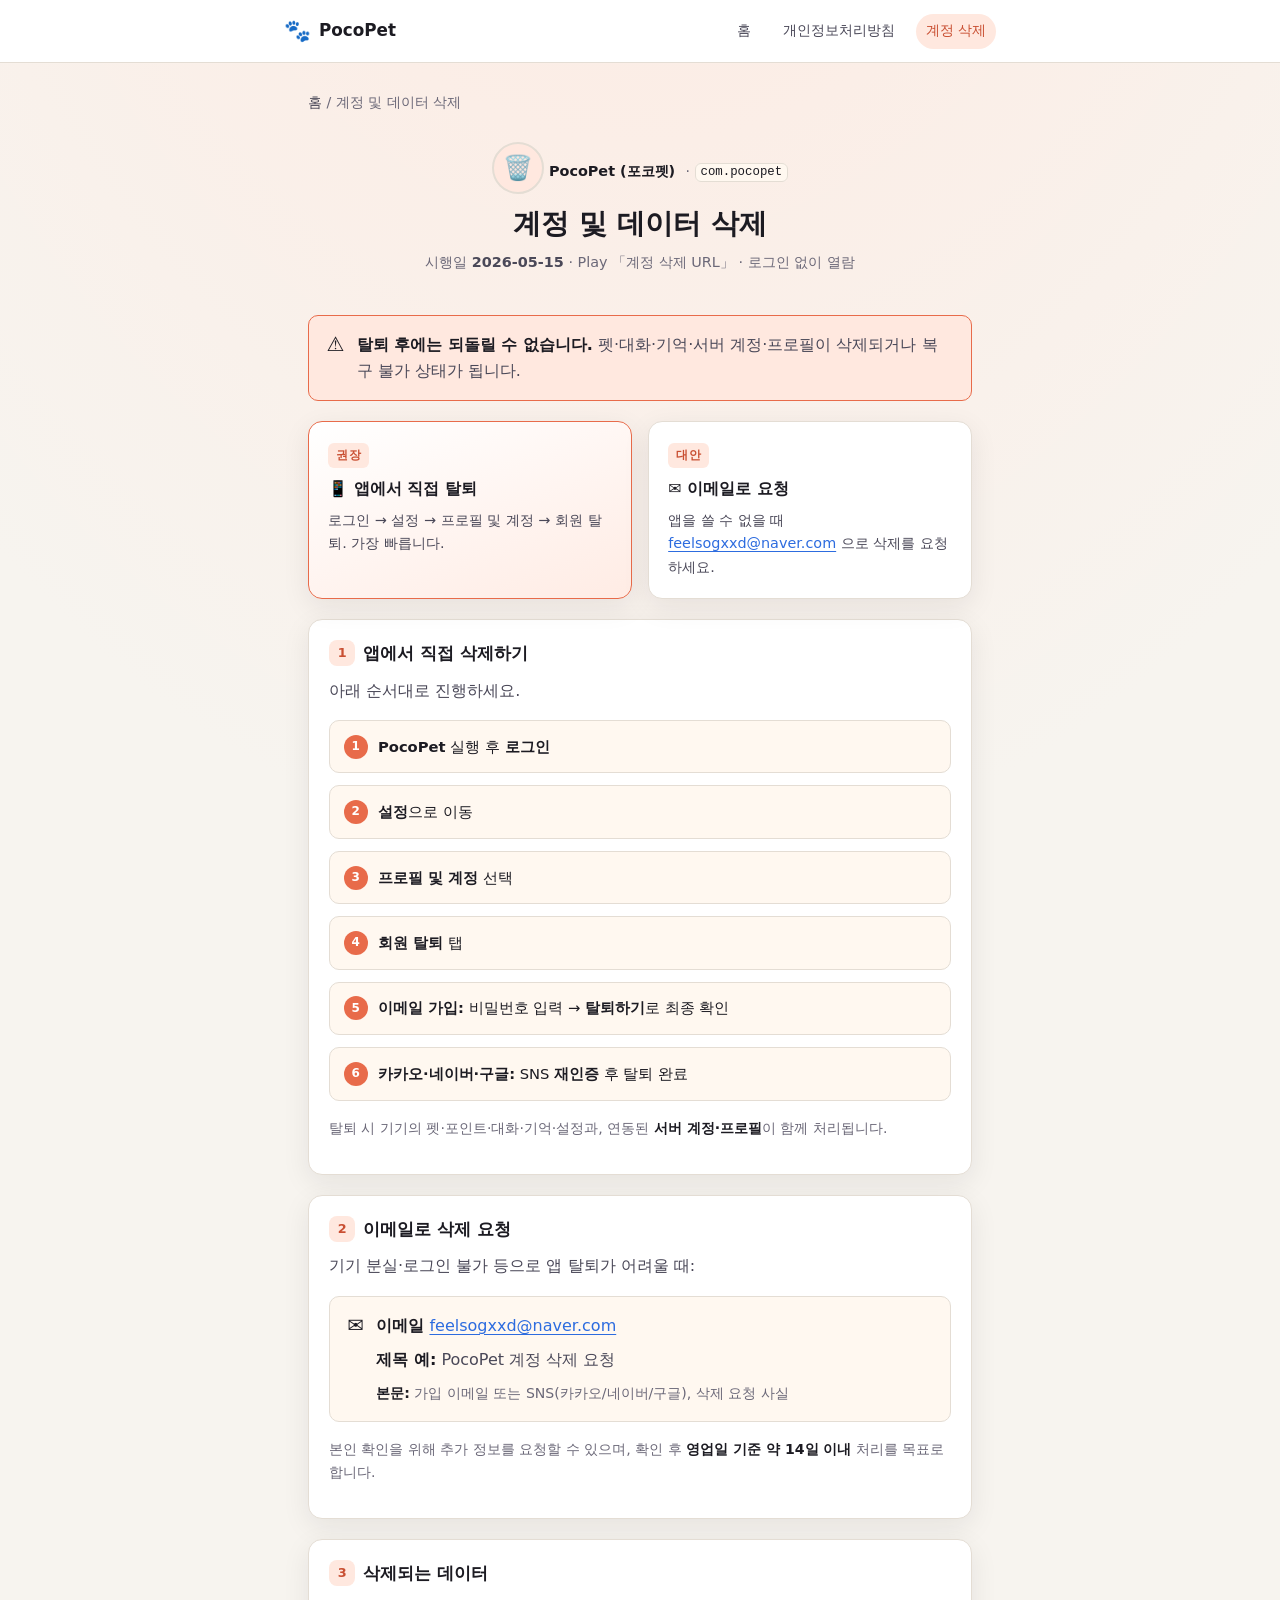
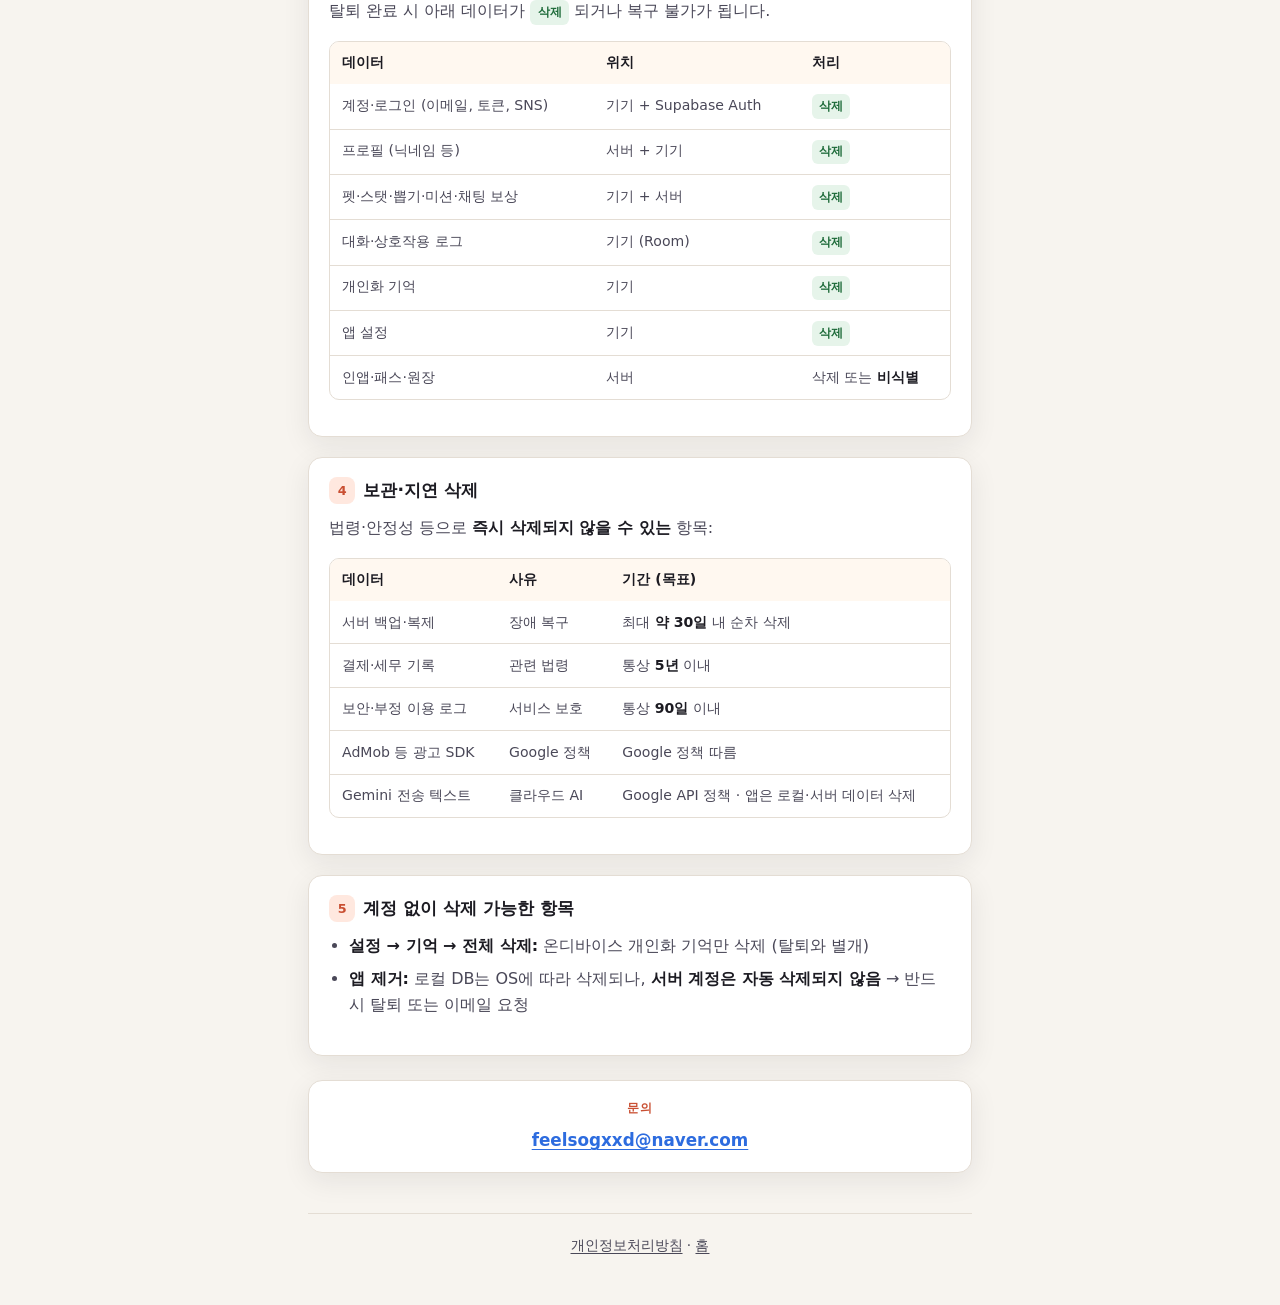
==== commit 032a6170: "design: polish privacy and account-deletion legal pages Co-authored-by: Cursor <cursoragent@cursor.c" ====
--- a/legal/account-deletion.html
+++ b/legal/account-deletion.html
@@ -23,157 +23,177 @@
     </div>
   </header>
 
-  <main class="site-main">
+  <main class="site-main site-main--legal">
     <nav class="breadcrumb" aria-label="breadcrumb">
       <a href="../index.html">홈</a> / 계정 및 데이터 삭제
     </nav>
 
-    <p class="app-chip">
-      <strong>PocoPet (포코펫)</strong>
-      <span class="muted">패키지 <code>com.pocopet</code></span>
-    </p>
-    <h1 class="page-title">계정 및 관련 데이터 삭제 안내</h1>
-    <p class="page-meta">시행일 <strong>2026-05-15</strong> · Google Play 「계정 삭제 URL」용 · 로그인 없이 열람 가능</p>
-
-    <div class="panel panel--soft">
-      <span class="panel__label">요약</span>
+    <header class="doc-hero">
+      <div class="doc-hero__icon" aria-hidden="true">🗑️</div>
+      <p class="app-chip" style="justify-content:center;margin-bottom:0.75rem">
+        <strong>PocoPet (포코펫)</strong>
+        <span class="muted">· <code>com.pocopet</code></span>
+      </p>
+      <h1 class="page-title">계정 및 데이터 삭제</h1>
+      <p class="page-meta">시행일 <strong>2026-05-15</strong> · Play 「계정 삭제 URL」 · 로그인 없이 열람</p>
+    </header>
+
+    <div class="callout callout--warn">
+      <span class="callout__icon" aria-hidden="true">⚠️</span>
+      <p><strong>탈퇴 후에는 되돌릴 수 없습니다.</strong> 펫·대화·기억·서버 계정·프로필이 삭제되거나 복구 불가 상태가 됩니다.</p>
+    </div>
+
+    <div class="action-cards">
+      <div class="action-card action-card--primary">
+        <span class="action-card__badge">권장</span>
+        <h3>📱 앱에서 직접 탈퇴</h3>
+        <p>로그인 → 설정 → 프로필 및 계정 → 회원 탈퇴. 가장 빠릅니다.</p>
+      </div>
+      <div class="action-card">
+        <span class="action-card__badge">대안</span>
+        <h3>✉️ 이메일로 요청</h3>
+        <p>앱을 쓸 수 없을 때 <a href="mailto:feelsogxxd@naver.com">feelsogxxd@naver.com</a> 으로 삭제를 요청하세요.</p>
+      </div>
+    </div>
+
+    <section class="section" id="delete-in-app">
+      <h2 data-num="1">앱에서 직접 삭제하기</h2>
+      <p>아래 순서대로 진행하세요.</p>
+      <ol class="step-flow">
+        <li><strong>PocoPet</strong> 실행 후 <strong>로그인</strong></li>
+        <li><strong>설정</strong>으로 이동</li>
+        <li><strong>프로필 및 계정</strong> 선택</li>
+        <li><strong>회원 탈퇴</strong> 탭</li>
+        <li><strong>이메일 가입:</strong> 비밀번호 입력 → <strong>탈퇴하기</strong>로 최종 확인</li>
+        <li><strong>카카오·네이버·구글:</strong> SNS <strong>재인증</strong> 후 탈퇴 완료</li>
+      </ol>
+      <p class="muted" style="margin-top:1rem">탈퇴 시 기기의 펫·포인트·대화·기억·설정과, 연동된 <strong>서버 계정·프로필</strong>이 함께 처리됩니다.</p>
+    </section>
+
+    <section class="section" id="delete-email">
+      <h2 data-num="2">이메일로 삭제 요청</h2>
+      <p>기기 분실·로그인 불가 등으로 앱 탈퇴가 어려울 때:</p>
+      <div class="callout callout--info">
+        <span class="callout__icon" aria-hidden="true">✉️</span>
+        <div>
+          <p><strong>이메일</strong> <a href="mailto:feelsogxxd@naver.com">feelsogxxd@naver.com</a></p>
+          <p><strong>제목 예:</strong> PocoPet 계정 삭제 요청</p>
+          <p class="muted" style="margin-top:0.5rem"><strong>본문:</strong> 가입 이메일 또는 SNS(카카오/네이버/구글), 삭제 요청 사실</p>
+        </div>
+      </div>
+      <p class="muted">본인 확인을 위해 추가 정보를 요청할 수 있으며, 확인 후 <strong>영업일 기준 약 14일 이내</strong> 처리를 목표로 합니다.</p>
+    </section>
+
+    <section class="section" id="deleted-data">
+      <h2 data-num="3">삭제되는 데이터</h2>
+      <p>탈퇴 완료 시 아래 데이터가 <span class="badge badge--ok">삭제</span> 되거나 복구 불가가 됩니다.</p>
+      <div class="table-wrap">
+        <table>
+          <thead>
+            <tr>
+              <th>데이터</th>
+              <th>위치</th>
+              <th>처리</th>
+            </tr>
+          </thead>
+          <tbody>
+            <tr>
+              <td>계정·로그인 (이메일, 토큰, SNS)</td>
+              <td>기기 + Supabase Auth</td>
+              <td><span class="badge badge--ok">삭제</span></td>
+            </tr>
+            <tr>
+              <td>프로필 (닉네임 등)</td>
+              <td>서버 + 기기</td>
+              <td><span class="badge badge--ok">삭제</span></td>
+            </tr>
+            <tr>
+              <td>펫·스탯·뽑기·미션·채팅 보상</td>
+              <td>기기 + 서버</td>
+              <td><span class="badge badge--ok">삭제</span></td>
+            </tr>
+            <tr>
+              <td>대화·상호작용 로그</td>
+              <td>기기 (Room)</td>
+              <td><span class="badge badge--ok">삭제</span></td>
+            </tr>
+            <tr>
+              <td>개인화 기억</td>
+              <td>기기</td>
+              <td><span class="badge badge--ok">삭제</span></td>
+            </tr>
+            <tr>
+              <td>앱 설정</td>
+              <td>기기</td>
+              <td><span class="badge badge--ok">삭제</span></td>
+            </tr>
+            <tr>
+              <td>인앱·패스·원장</td>
+              <td>서버</td>
+              <td>삭제 또는 <strong>비식별</strong></td>
+            </tr>
+          </tbody>
+        </table>
+      </div>
+    </section>
+
+    <section class="section" id="retained-data">
+      <h2 data-num="4">보관·지연 삭제</h2>
+      <p>법령·안정성 등으로 <strong>즉시 삭제되지 않을 수 있는</strong> 항목:</p>
+      <div class="table-wrap">
+        <table>
+          <thead>
+            <tr>
+              <th>데이터</th>
+              <th>사유</th>
+              <th>기간 (목표)</th>
+            </tr>
+          </thead>
+          <tbody>
+            <tr>
+              <td>서버 백업·복제</td>
+              <td>장애 복구</td>
+              <td>최대 <strong>약 30일</strong> 내 순차 삭제</td>
+            </tr>
+            <tr>
+              <td>결제·세무 기록</td>
+              <td>관련 법령</td>
+              <td>통상 <strong>5년</strong> 이내</td>
+            </tr>
+            <tr>
+              <td>보안·부정 이용 로그</td>
+              <td>서비스 보호</td>
+              <td>통상 <strong>90일</strong> 이내</td>
+            </tr>
+            <tr>
+              <td>AdMob 등 광고 SDK</td>
+              <td>Google 정책</td>
+              <td>Google 정책 따름</td>
+            </tr>
+            <tr>
+              <td>Gemini 전송 텍스트</td>
+              <td>클라우드 AI</td>
+              <td>Google API 정책 · 앱은 로컬·서버 데이터 삭제</td>
+            </tr>
+          </tbody>
+        </table>
+      </div>
+    </section>
+
+    <section class="section" id="partial-delete">
+      <h2 data-num="5">계정 없이 삭제 가능한 항목</h2>
       <ul>
-        <li>계정 삭제는 <strong>앱 안에서 직접</strong> 할 수 있습니다. (가장 빠른 방법)</li>
-        <li>앱을 사용할 수 없는 경우 아래 <strong>이메일</strong>로 삭제를 요청할 수 있습니다.</li>
-        <li>탈퇴 시 이 기기의 펫·대화·개인화 기억 등과, 연결된 <strong>서버(Supabase) 계정·프로필</strong>이 삭제됩니다.</li>
+        <li><strong>설정 → 기억 → 전체 삭제:</strong> 온디바이스 개인화 기억만 삭제 (탈퇴와 별개)</li>
+        <li><strong>앱 제거:</strong> 로컬 DB는 OS에 따라 삭제되나, <strong>서버 계정은 자동 삭제되지 않음</strong> → 반드시 탈퇴 또는 이메일 요청</li>
       </ul>
-    </div>
-
-    <h2>1. 앱에서 직접 계정 삭제하기 (권장)</h2>
-    <p>아래 순서대로 진행하면 <strong>계정 및 관련 데이터 삭제</strong>를 요청할 수 있습니다.</p>
-
-    <div class="steps">
-      <strong>삭제 절차</strong>
-      <ol>
-        <li><strong>PocoPet</strong> 앱을 실행하고 <strong>로그인</strong>합니다.</li>
-        <li>하단 또는 메뉴에서 <strong>「설정」</strong>으로 이동합니다.</li>
-        <li><strong>「프로필 및 계정」</strong>을 선택합니다.</li>
-        <li><strong>「회원 탈퇴」</strong>를 탭합니다.</li>
-        <li><strong>이메일로 가입한 경우:</strong> 비밀번호를 입력한 뒤 안내 화면에서 <strong>「탈퇴하기」</strong>를 눌러 최종 확인합니다.</li>
-        <li><strong>카카오·네이버·구글로 가입한 경우:</strong> 안내에 따라 해당 SNS로 <strong>한 번 더 인증(재로그인)</strong>한 뒤 탈퇴를 완료합니다.</li>
-      </ol>
-    </div>
-
-    <p>탈퇴 확인 화면에서 안내하는 바와 같이, 이 기기에 저장된 <strong>펫 정보·뽑기 포인트·대화 기록·개인화 기억·설정</strong> 등이 삭제되며, 원격 계정을 사용 중이었다면 <strong>서버의 계정·프로필·연동 데이터</strong>도 함께 삭제 처리됩니다. <strong>삭제 후에는 되돌릴 수 없습니다.</strong></p>
-
-    <h2>2. 앱을 사용할 수 없을 때 (이메일 요청)</h2>
-    <p>기기 분실·로그인 불가 등으로 앱에서 탈퇴할 수 없는 경우, 아래로 연락해 주세요.</p>
-    <ul>
-      <li><strong>이메일:</strong> <a href="mailto:feelsogxxd@naver.com">feelsogxxd@naver.com</a></li>
-      <li><strong>제목 예:</strong> PocoPet 계정 삭제 요청</li>
-      <li><strong>본문에 포함할 정보:</strong> 가입에 사용한 <strong>이메일 주소</strong> 또는 <strong>SNS 종류(카카오/네이버/구글)</strong>, 삭제 요청 사실</li>
-    </ul>
-    <p class="muted">본인 확인을 위해 추가 정보를 요청할 수 있으며, 확인 후 <strong>영업일 기준 약 14일 이내</strong> 처리를 목표로 합니다.</p>
-
-    <h2>3. 삭제되는 데이터 유형</h2>
-    <p>계정 탈퇴가 완료되면 다음 데이터가 <strong>삭제되거나 복구 불가 상태</strong>가 됩니다.</p>
-    <div class="table-wrap">
-      <table>
-        <thead>
-          <tr>
-            <th>데이터 유형</th>
-            <th>저장 위치</th>
-            <th>삭제 시 처리</th>
-          </tr>
-        </thead>
-        <tbody>
-          <tr>
-            <td>계정·로그인 정보 (이메일, 인증 토큰, SNS 연동)</td>
-            <td>기기 + Supabase Auth</td>
-            <td><strong>삭제</strong></td>
-          </tr>
-          <tr>
-            <td>프로필 (닉네임 등)</td>
-            <td>서버 + 기기</td>
-            <td><strong>삭제</strong></td>
-          </tr>
-          <tr>
-            <td>펫 정보·스탯·뽑기 포인트·미션·채팅 보상 상태</td>
-            <td>기기 + 서버(동기화 시)</td>
-            <td><strong>삭제</strong></td>
-          </tr>
-          <tr>
-            <td>대화 기록·상호작용 로그</td>
-            <td>기기(Room DB)</td>
-            <td><strong>삭제</strong> (탈퇴 시 로컬 정리)</td>
-          </tr>
-          <tr>
-            <td>개인화 기억(사실·요약)</td>
-            <td>기기</td>
-            <td><strong>삭제</strong></td>
-          </tr>
-          <tr>
-            <td>앱 설정(펫 크기, 권한 안내 상태 등)</td>
-            <td>기기</td>
-            <td><strong>삭제</strong></td>
-          </tr>
-          <tr>
-            <td>인앱 결제·패스·재화 원장 연동</td>
-            <td>서버(ledger 등)</td>
-            <td>계정에 묶인 데이터 <strong>삭제 또는 비식별 처리</strong></td>
-          </tr>
-        </tbody>
-      </table>
-    </div>
-
-    <h2>4. 일부 보관·지연 삭제되는 데이터</h2>
-    <p>다음은 법령·분쟁 대응·서비스 안정성을 위해 <strong>즉시 삭제되지 않거나</strong> 제한적으로 보관될 수 있습니다.</p>
-    <div class="table-wrap">
-      <table>
-        <thead>
-          <tr>
-            <th>데이터 유형</th>
-            <th>보관 사유</th>
-            <th>추가 보관 기간 (목표)</th>
-          </tr>
-        </thead>
-        <tbody>
-          <tr>
-            <td>서버 백업·복제본</td>
-            <td>장애 복구</td>
-            <td>백업 주기에 따라 <strong>최대 약 30일</strong> 이내 순차 삭제</td>
-          </tr>
-          <tr>
-            <td>결제·환불·세무 관련 기록</td>
-            <td>전자상거래 등 관련 법령</td>
-            <td>관련 법령이 정한 기간 (통상 <strong>5년</strong> 이내)</td>
-          </tr>
-          <tr>
-            <td>보안·부정 이용 방지 로그</td>
-            <td>서비스 보호</td>
-            <td>목적 달성 시까지, 통상 <strong>90일</strong> 이내</td>
-          </tr>
-          <tr>
-            <td>Google AdMob 등 광고 SDK 데이터</td>
-            <td>광고 사업자 정책</td>
-            <td><strong>Google 정책</strong>에 따름 (앱 계정 삭제와 별도)</td>
-          </tr>
-          <tr>
-            <td>Google Gemini로 전송된 대화 텍스트</td>
-            <td>클라우드 AI 처리</td>
-            <td>Google API 정책·설정에 따름. 앱은 탈퇴 후 <strong>로컬·서버 보관 데이터를 삭제</strong>합니다.</td>
-          </tr>
-        </tbody>
-      </table>
-    </div>
-
-    <h2>5. 계정 없이 삭제할 수 있는 데이터</h2>
-    <p>로그인 상태에서 다음만 삭제할 수도 있습니다. (계정 전체 탈퇴와는 별개입니다.)</p>
-    <ul>
-      <li><strong>설정 → 기억(개인화) → 전체 삭제:</strong> 온디바이스 개인화 기억(사실·요약)만 삭제</li>
-      <li><strong>앱 삭제(제거):</strong> 기기에 남은 로컬 DB·설정은 OS에 따라 제거됩니다. <strong>서버 계정은 자동으로 삭제되지 않으므로</strong> 서버에 가입한 경우 반드시 <strong>회원 탈퇴</strong> 또는 이메일 요청을 해 주세요.</li>
-    </ul>
-
-    <h2>6. 문의</h2>
-    <p class="contact-line">
-      <span>PocoPet 계정·데이터 삭제 문의</span>
-      <a href="mailto:feelsogxxd@naver.com">feelsogxxd@naver.com</a>
-    </p>
+    </section>
+
+    <div class="panel contact-panel">
+      <span class="panel__label">문의</span>
+      <p class="contact-line" style="justify-content:center;margin:0">
+        <a href="mailto:feelsogxxd@naver.com">feelsogxxd@naver.com</a>
+      </p>
+    </div>
 
     <footer class="site-footer">
       <p style="margin:0">
--- a/assets/site.css
+++ b/assets/site.css
@@ -415,3 +415,308 @@
 .app-chip strong {
   color: var(--text);
 }
+
+/* —— Legal / policy pages —— */
+.doc-hero {
+  text-align: center;
+  padding: 0.5rem 0 1.5rem;
+  margin-bottom: 0.5rem;
+}
+
+.doc-hero__icon {
+  display: inline-flex;
+  align-items: center;
+  justify-content: center;
+  width: 3.25rem;
+  height: 3.25rem;
+  font-size: 1.5rem;
+  background: var(--accent-soft);
+  border-radius: 50%;
+  margin-bottom: 0.75rem;
+  border: 2px solid var(--border);
+}
+
+.doc-hero .page-title {
+  margin-bottom: 0.5rem;
+}
+
+.doc-hero .page-meta {
+  margin-bottom: 0;
+}
+
+.summary-grid {
+  display: grid;
+  gap: 0.65rem;
+  margin: 0;
+  padding: 0;
+  list-style: none;
+}
+
+@media (min-width: 560px) {
+  .summary-grid {
+    grid-template-columns: 1fr 1fr;
+  }
+
+  .summary-grid--wide {
+    grid-column: 1 / -1;
+  }
+}
+
+.summary-grid li {
+  display: flex;
+  gap: 0.65rem;
+  align-items: flex-start;
+  margin: 0;
+  padding: 0.75rem 0.85rem;
+  background: var(--bg-elevated);
+  border: 1px solid var(--border);
+  border-radius: var(--radius-sm);
+  color: var(--text-secondary);
+  font-size: 0.9rem;
+}
+
+.summary-grid__icon {
+  flex-shrink: 0;
+  font-size: 1.1rem;
+  line-height: 1.4;
+}
+
+.toc {
+  margin: 1.25rem 0 1.75rem;
+}
+
+.toc__title {
+  margin: 0 0 0.65rem;
+  font-size: 0.78rem;
+  font-weight: 700;
+  letter-spacing: 0.06em;
+  text-transform: uppercase;
+  color: var(--accent-dark);
+}
+
+.toc__list {
+  margin: 0;
+  padding: 0;
+  list-style: none;
+  display: grid;
+  gap: 0.35rem;
+}
+
+@media (min-width: 560px) {
+  .toc__list {
+    grid-template-columns: 1fr 1fr;
+  }
+}
+
+.toc__list a {
+  display: block;
+  padding: 0.45rem 0.65rem;
+  border-radius: 8px;
+  color: var(--text-secondary);
+  text-decoration: none;
+  font-size: 0.88rem;
+  border: 1px solid transparent;
+}
+
+.toc__list a:hover {
+  background: var(--bg-soft);
+  border-color: var(--border);
+  color: var(--accent-dark);
+}
+
+.section {
+  background: var(--bg-elevated);
+  border: 1px solid var(--border);
+  border-radius: var(--radius);
+  padding: 1.15rem 1.25rem 1.25rem;
+  margin: 1.25rem 0;
+  box-shadow: var(--shadow);
+}
+
+.section > h2 {
+  margin-top: 0;
+  border-bottom: none;
+  padding-bottom: 0;
+  display: flex;
+  align-items: center;
+  gap: 0.5rem;
+  font-size: 1.08rem;
+}
+
+.section > h2::before {
+  content: attr(data-num);
+  display: inline-flex;
+  align-items: center;
+  justify-content: center;
+  min-width: 1.65rem;
+  height: 1.65rem;
+  font-size: 0.8rem;
+  font-weight: 700;
+  color: var(--accent-dark);
+  background: var(--accent-soft);
+  border-radius: 8px;
+  flex-shrink: 0;
+}
+
+.section h3 {
+  margin-top: 1rem;
+  font-size: 0.95rem;
+  color: var(--text);
+}
+
+.section > h2 + p,
+.section > h2 + ul {
+  margin-top: 0.65rem;
+}
+
+.callout {
+  display: flex;
+  gap: 0.75rem;
+  align-items: flex-start;
+  padding: 1rem 1.1rem;
+  border-radius: var(--radius-sm);
+  margin: 1rem 0;
+  border: 1px solid var(--border);
+}
+
+.callout__icon {
+  font-size: 1.25rem;
+  line-height: 1.2;
+  flex-shrink: 0;
+}
+
+.callout--info {
+  background: var(--bg-soft);
+}
+
+.callout--warn {
+  background: var(--accent-soft);
+  border-color: var(--accent);
+}
+
+.callout p {
+  margin: 0;
+}
+
+.callout p + p {
+  margin-top: 0.5rem;
+}
+
+.action-cards {
+  display: grid;
+  gap: 1rem;
+  margin: 1.25rem 0;
+}
+
+@media (min-width: 520px) {
+  .action-cards {
+    grid-template-columns: 1fr 1fr;
+  }
+}
+
+.action-card {
+  background: var(--bg-elevated);
+  border: 1px solid var(--border);
+  border-radius: var(--radius);
+  padding: 1.15rem 1.2rem;
+  box-shadow: var(--shadow);
+}
+
+.action-card--primary {
+  border-color: var(--accent);
+  background: linear-gradient(160deg, var(--bg-elevated) 0%, var(--accent-soft) 120%);
+}
+
+.action-card__badge {
+  display: inline-block;
+  font-size: 0.72rem;
+  font-weight: 700;
+  text-transform: uppercase;
+  letter-spacing: 0.05em;
+  color: var(--accent-dark);
+  background: var(--accent-soft);
+  padding: 0.2rem 0.5rem;
+  border-radius: 6px;
+  margin-bottom: 0.5rem;
+}
+
+.action-card h3 {
+  margin: 0 0 0.4rem;
+  font-size: 1rem;
+  color: var(--text);
+}
+
+.action-card p {
+  margin: 0;
+  font-size: 0.9rem;
+}
+
+.step-flow {
+  margin: 1rem 0 0;
+  padding: 0;
+  list-style: none;
+  counter-reset: step;
+}
+
+.step-flow li {
+  position: relative;
+  margin: 0 0 0.75rem;
+  padding: 0.85rem 1rem 0.85rem 3rem;
+  background: var(--bg-soft);
+  border: 1px solid var(--border);
+  border-radius: var(--radius-sm);
+  color: var(--text);
+  font-weight: 500;
+  font-size: 0.92rem;
+  counter-increment: step;
+}
+
+.step-flow li::before {
+  content: counter(step);
+  position: absolute;
+  left: 0.85rem;
+  top: 0.85rem;
+  width: 1.5rem;
+  height: 1.5rem;
+  display: flex;
+  align-items: center;
+  justify-content: center;
+  font-size: 0.75rem;
+  font-weight: 700;
+  color: #fff;
+  background: var(--accent);
+  border-radius: 50%;
+}
+
+.badge {
+  display: inline-block;
+  font-size: 0.75rem;
+  font-weight: 700;
+  padding: 0.15rem 0.45rem;
+  border-radius: 6px;
+  background: var(--accent-soft);
+  color: var(--accent-dark);
+}
+
+.badge--ok {
+  background: #e6f4ea;
+  color: #1e6b3a;
+}
+
+@media (prefers-color-scheme: dark) {
+  .badge--ok {
+    background: #1a3324;
+    color: #8fd4a6;
+  }
+}
+
+.contact-panel {
+  text-align: center;
+  margin-top: 1.5rem;
+}
+
+.contact-panel a {
+  font-size: 1.05rem;
+  font-weight: 700;
+}
+
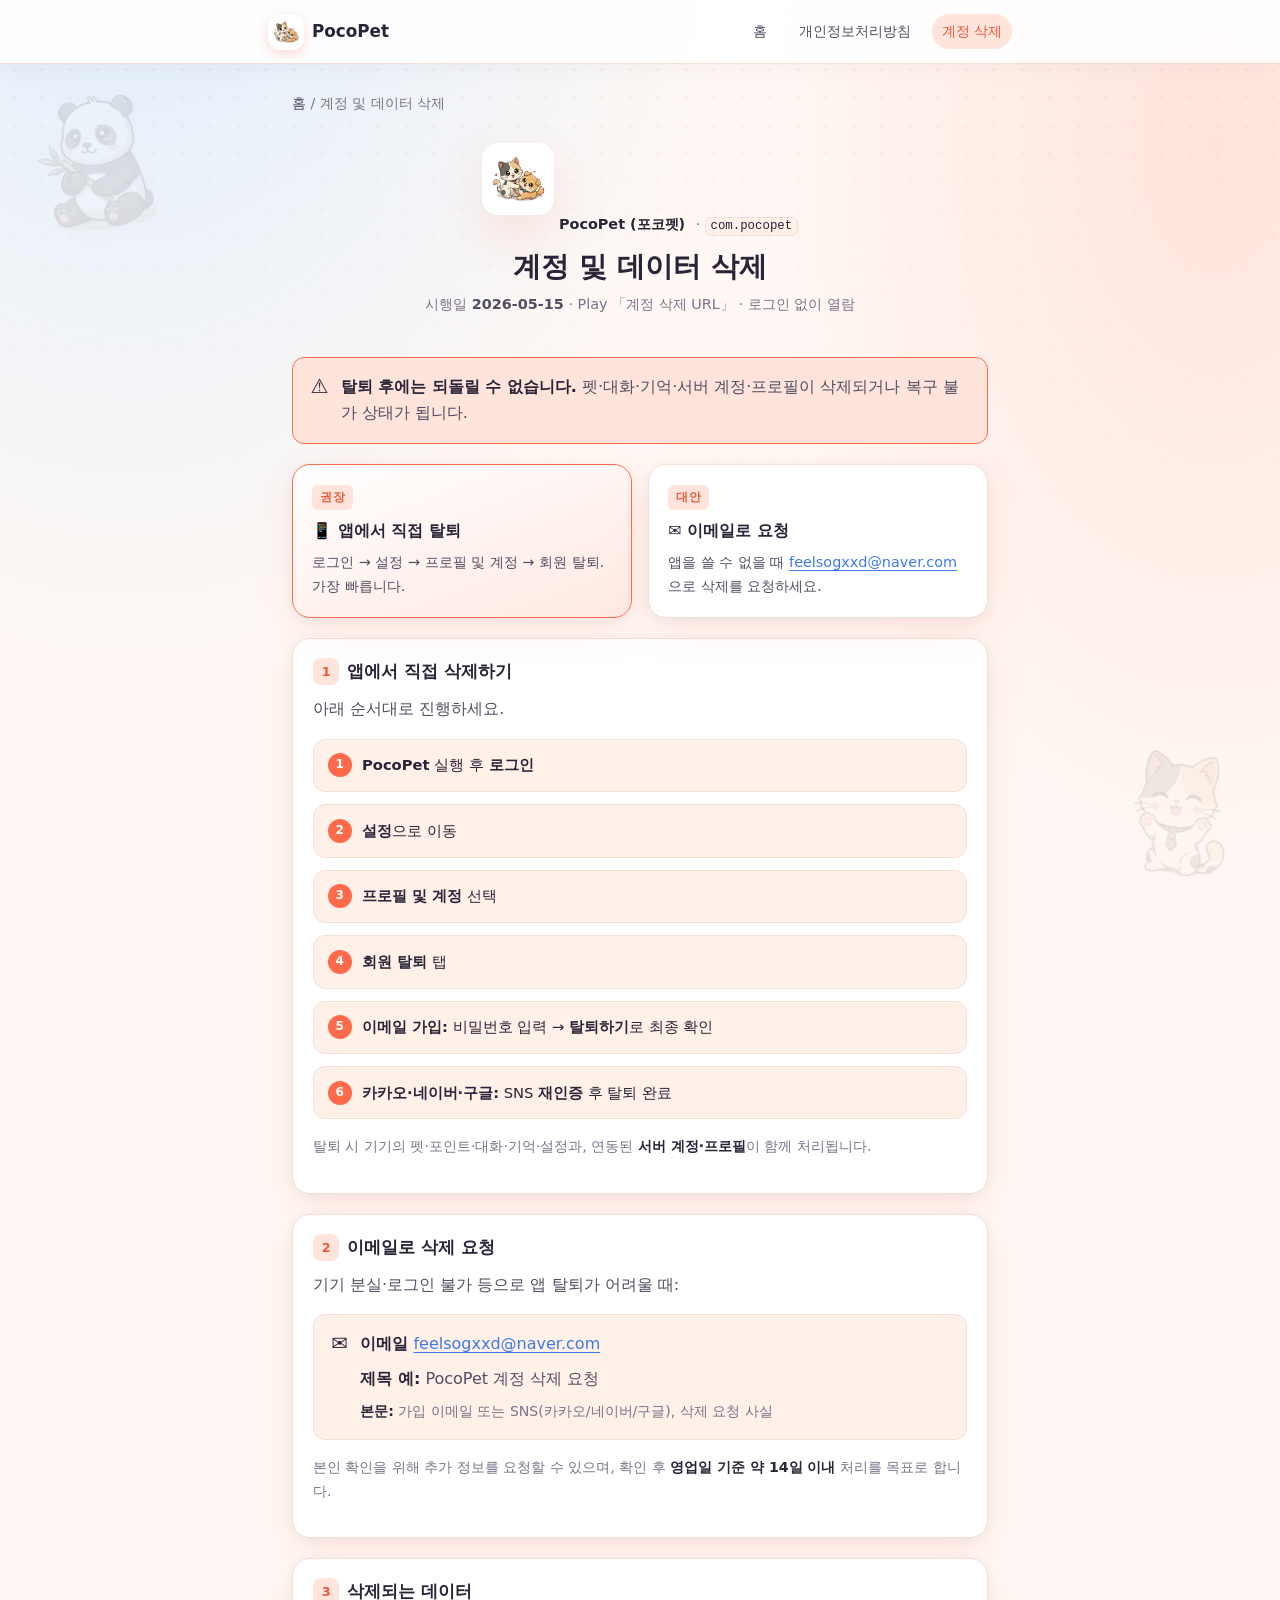
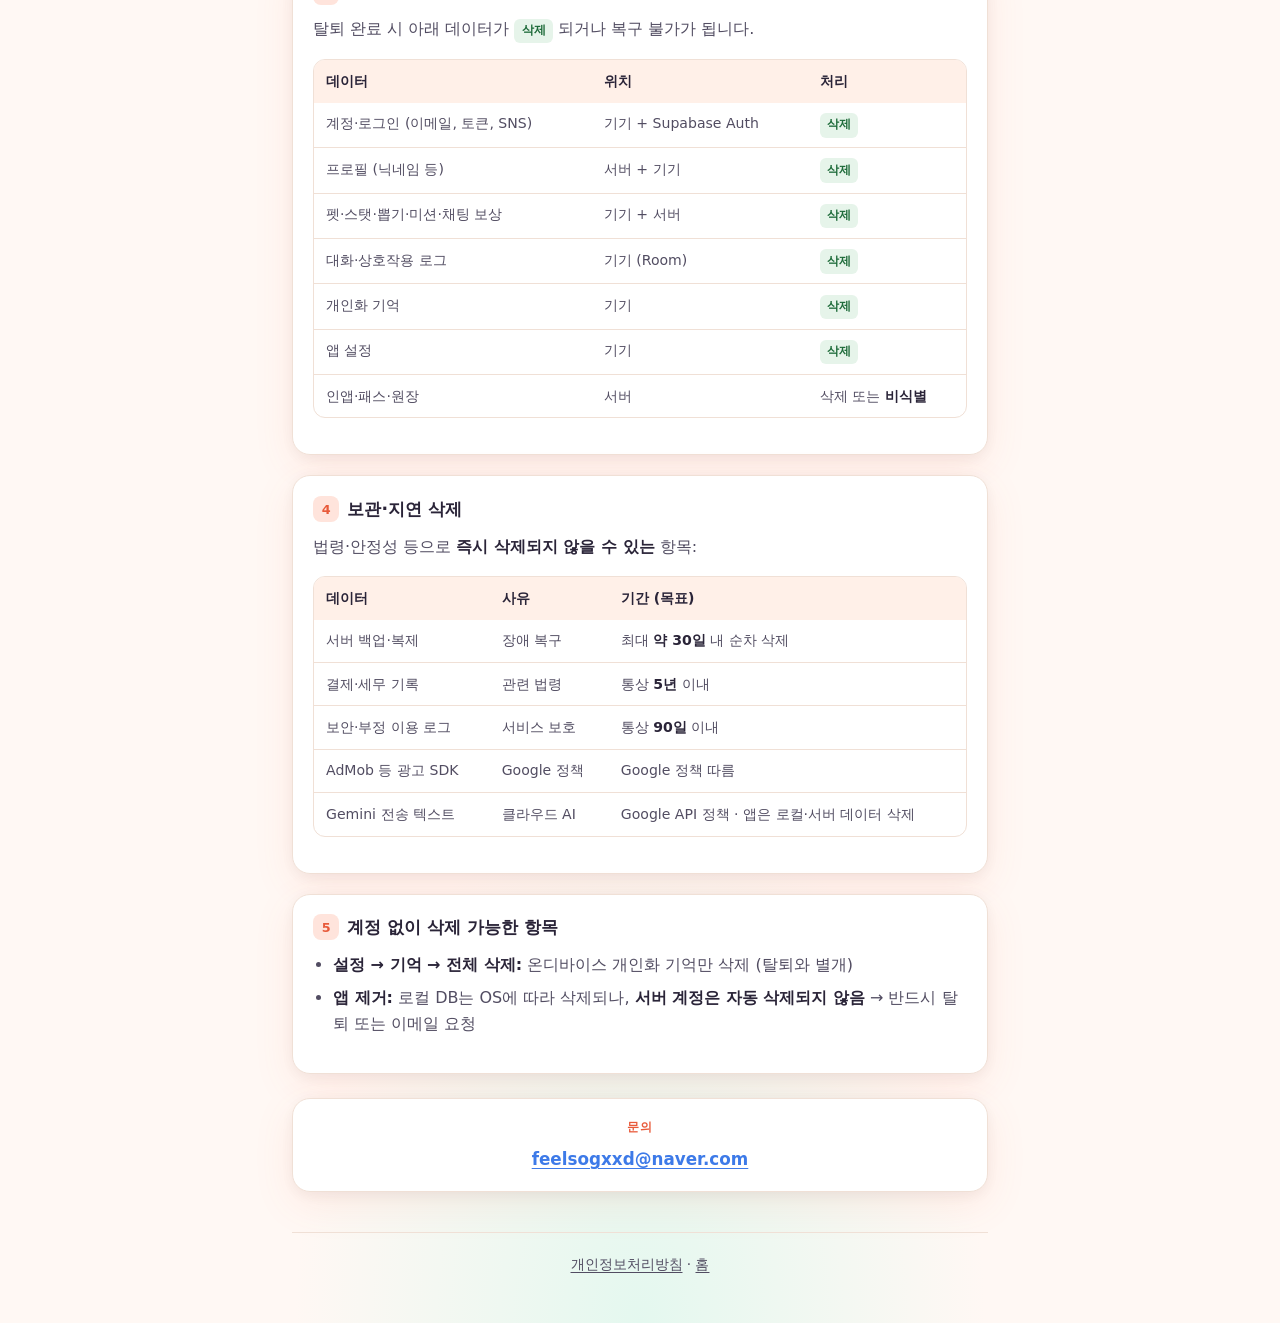
==== commit 9608f5b1: "design: app pet assets, warmer UI and hero showcase Co-authored-by: Cursor <cursoragent@cursor.com>" ====
--- a/legal/account-deletion.html
+++ b/legal/account-deletion.html
@@ -6,13 +6,17 @@
   <meta name="description" content="PocoPet(포코펫) 계정 및 데이터 삭제 안내 — Google Play 계정 삭제 URL용." />
   <meta name="color-scheme" content="light dark" />
   <title>PocoPet 계정 및 데이터 삭제 안내</title>
+  <link rel="icon" href="../assets/app-icon.png" type="image/png" />
   <link rel="stylesheet" href="../assets/site.css" />
 </head>
 <body>
+  <img class="page-deco page-deco--tl" src="../assets/images/pet-panda.png" alt="" aria-hidden="true" />
+  <img class="page-deco page-deco--br" src="../assets/images/pet-cat-shorthair.png" alt="" aria-hidden="true" />
+
   <header class="site-header">
     <div class="site-header__inner">
       <a class="brand" href="../index.html">
-        <span class="brand__icon" aria-hidden="true">🐾</span>
+        <img class="brand__logo" src="../assets/app-icon.png" width="36" height="36" alt="" />
         <span>PocoPet</span>
       </a>
       <nav class="site-nav" aria-label="주요 메뉴">
@@ -29,7 +33,7 @@
     </nav>
 
     <header class="doc-hero">
-      <div class="doc-hero__icon" aria-hidden="true">🗑️</div>
+      <img class="doc-hero__logo" src="../assets/app-icon.png" alt="PocoPet" />
       <p class="app-chip" style="justify-content:center;margin-bottom:0.75rem">
         <strong>PocoPet (포코펫)</strong>
         <span class="muted">· <code>com.pocopet</code></span>
--- a/assets/site.css
+++ b/assets/site.css
@@ -1,39 +1,51 @@
 /* PocoPet policy site — explicit colors (fixes dark-mode white-on-white) */
 :root {
-  --bg: #f7f4ef;
+  --bg: #fff8f4;
   --bg-elevated: #ffffff;
-  --bg-soft: #fff8f0;
-  --text: #1c1b22;
-  --text-secondary: #4a4858;
-  --text-muted: #6b6878;
-  --accent: #e86b4a;
-  --accent-dark: #c94f32;
-  --accent-soft: #ffe8df;
-  --border: #e4ddd4;
-  --link: #2d6cdf;
-  --link-hover: #1a4fa8;
-  --shadow: 0 8px 28px rgba(28, 27, 34, 0.08);
-  --radius: 14px;
-  --radius-sm: 10px;
+  --bg-soft: #fff0e8;
+  --bg-sky: #e8f4ff;
+  --text: #2a2438;
+  --text-secondary: #524d62;
+  --text-muted: #7a7389;
+  --accent: #ff6b4a;
+  --accent-dark: #e85a3a;
+  --accent-soft: #ffe4dc;
+  --sky: #5eb8ff;
+  --sky-soft: #d8ecff;
+  --mint: #6ed4a8;
+  --mint-soft: #e4f8ef;
+  --border: #f0e0d6;
+  --link: #3d7ae8;
+  --link-hover: #255ec4;
+  --shadow: 0 12px 40px rgba(255, 107, 74, 0.1), 0 4px 16px rgba(42, 36, 56, 0.06);
+  --shadow-lg: 0 20px 50px rgba(255, 107, 74, 0.14);
+  --radius: 18px;
+  --radius-sm: 12px;
   --font: system-ui, -apple-system, "Segoe UI", Roboto, "Noto Sans KR", sans-serif;
-  --max: 44rem;
+  --max: 46rem;
 }
 
 @media (prefers-color-scheme: dark) {
   :root {
-    --bg: #14161c;
-    --bg-elevated: #1e2129;
-    --bg-soft: #252932;
-    --text: #f2f0f8;
-    --text-secondary: #c8c4d4;
-    --text-muted: #9a96a8;
-    --accent: #ff8f73;
-    --accent-dark: #ffb09a;
-    --accent-soft: #3d2a26;
-    --border: #343846;
-    --link: #7eb3ff;
-    --link-hover: #a8ccff;
-    --shadow: 0 8px 28px rgba(0, 0, 0, 0.35);
+    --bg: #16131f;
+    --bg-elevated: #221e2c;
+    --bg-soft: #2c2738;
+    --bg-sky: #1e2a3d;
+    --text: #f8f4ff;
+    --text-secondary: #d4cee8;
+    --text-muted: #a39ab8;
+    --accent: #ff8f6e;
+    --accent-dark: #ffb89a;
+    --accent-soft: #3d2a32;
+    --sky: #7ec8ff;
+    --sky-soft: #243548;
+    --mint: #7ee4b0;
+    --mint-soft: #1e3328;
+    --border: #3a3548;
+    --link: #8eb8ff;
+    --link-hover: #b8d4ff;
+    --shadow: 0 12px 40px rgba(0, 0, 0, 0.35);
+    --shadow-lg: 0 24px 56px rgba(0, 0, 0, 0.45);
   }
 }
 
@@ -54,9 +66,29 @@
   font-size: 1rem;
   line-height: 1.65;
   color: var(--text);
-  background: var(--bg);
+  background-color: var(--bg);
   background-image:
-    radial-gradient(ellipse 80% 50% at 50% -20%, var(--accent-soft), transparent);
+    radial-gradient(ellipse 90% 60% at 10% -10%, var(--sky-soft), transparent 55%),
+    radial-gradient(ellipse 70% 50% at 95% 5%, var(--accent-soft), transparent 50%),
+    radial-gradient(ellipse 60% 40% at 50% 100%, var(--mint-soft), transparent 45%);
+}
+
+body::before {
+  content: "";
+  position: fixed;
+  inset: 0;
+  pointer-events: none;
+  opacity: 0.35;
+  background-image: radial-gradient(circle, var(--accent) 1px, transparent 1px);
+  background-size: 28px 28px;
+  mask-image: linear-gradient(to bottom, rgba(0, 0, 0, 0.5), transparent 70%);
+  z-index: 0;
+}
+
+.site-header,
+.site-main {
+  position: relative;
+  z-index: 1;
 }
 
 a {
@@ -70,9 +102,10 @@
 }
 
 .site-header {
-  background: var(--bg-elevated);
+  background: color-mix(in srgb, var(--bg-elevated) 88%, transparent);
+  backdrop-filter: blur(12px);
   border-bottom: 1px solid var(--border);
-  box-shadow: 0 1px 0 rgba(255, 255, 255, 0.04);
+  box-shadow: 0 4px 24px rgba(42, 36, 56, 0.04);
 }
 
 .site-header__inner {
@@ -100,9 +133,19 @@
   color: var(--accent-dark);
 }
 
-.brand__icon {
-  font-size: 1.35rem;
-  line-height: 1;
+.brand__logo {
+  width: 2.25rem;
+  height: 2.25rem;
+  border-radius: 12px;
+  object-fit: cover;
+  box-shadow: 0 4px 12px rgba(255, 107, 74, 0.25);
+  border: 2px solid #fff;
+}
+
+@media (prefers-color-scheme: dark) {
+  .brand__logo {
+    border-color: var(--border);
+  }
 }
 
 .site-nav {
@@ -133,19 +176,71 @@
 
 .hero {
   text-align: center;
-  padding: 1.5rem 0 2rem;
+  padding: 0.5rem 0 1.75rem;
+}
+
+.hero-stage {
+  position: relative;
+  display: flex;
+  align-items: flex-end;
+  justify-content: center;
+  gap: 0.25rem;
+  min-height: 11rem;
+  margin: 0 auto 1rem;
+  max-width: 22rem;
+}
+
+.hero-stage__pet {
+  width: clamp(5.5rem, 22vw, 7.5rem);
+  height: auto;
+  object-fit: contain;
+  filter: drop-shadow(0 12px 20px rgba(42, 36, 56, 0.15));
+  animation: pet-bob 3.2s ease-in-out infinite;
+}
+
+.hero-stage__pet--left {
+  animation-delay: 0.4s;
+  margin-bottom: 0.25rem;
+}
+
+.hero-stage__pet--right {
+  animation-delay: 0.9s;
+  margin-bottom: 0.5rem;
+}
+
+.hero-stage__app {
+  width: clamp(5rem, 18vw, 6.5rem);
+  height: clamp(5rem, 18vw, 6.5rem);
+  border-radius: 22%;
+  object-fit: cover;
+  box-shadow: var(--shadow-lg);
+  border: 3px solid #fff;
+  z-index: 2;
+  animation: pet-bob 2.8s ease-in-out infinite;
+}
+
+@media (prefers-color-scheme: dark) {
+  .hero-stage__app {
+    border-color: var(--bg-soft);
+  }
+}
+
+@keyframes pet-bob {
+  0%, 100% { transform: translateY(0); }
+  50% { transform: translateY(-8px); }
 }
 
 .hero__badge {
   display: inline-block;
-  font-size: 0.8rem;
-  font-weight: 600;
-  letter-spacing: 0.02em;
-  color: var(--accent-dark);
-  background: var(--accent-soft);
-  padding: 0.35rem 0.85rem;
+  font-size: 0.78rem;
+  font-weight: 700;
+  letter-spacing: 0.04em;
+  color: var(--accent-dark);
+  background: linear-gradient(135deg, var(--accent-soft), var(--sky-soft));
+  padding: 0.4rem 0.95rem;
   border-radius: 999px;
   margin-bottom: 0.75rem;
+  border: 1px solid color-mix(in srgb, var(--accent) 25%, var(--border));
 }
 
 .hero h1 {
@@ -196,9 +291,26 @@
 }
 
 .card--link:hover {
-  transform: translateY(-2px);
+  transform: translateY(-4px);
   border-color: var(--accent);
+  box-shadow: var(--shadow-lg);
   color: inherit;
+}
+
+.card__thumb {
+  width: 3.5rem;
+  height: 3.5rem;
+  object-fit: contain;
+  margin-bottom: 0.65rem;
+  filter: drop-shadow(0 6px 10px rgba(42, 36, 56, 0.12));
+}
+
+.card--policy {
+  background: linear-gradient(145deg, var(--bg-elevated) 0%, var(--bg-soft) 100%);
+}
+
+.card--delete {
+  background: linear-gradient(145deg, var(--bg-elevated) 0%, var(--sky-soft) 100%);
 }
 
 .card__title {
@@ -423,17 +535,75 @@
   margin-bottom: 0.5rem;
 }
 
-.doc-hero__icon {
-  display: inline-flex;
-  align-items: center;
+.doc-hero__logo {
+  width: 4.5rem;
+  height: 4.5rem;
+  border-radius: 22%;
+  object-fit: cover;
+  margin-bottom: 0.85rem;
+  box-shadow: var(--shadow-lg);
+  border: 3px solid #fff;
+}
+
+@media (prefers-color-scheme: dark) {
+  .doc-hero__logo {
+    border-color: var(--bg-soft);
+  }
+}
+
+.page-deco {
+  pointer-events: none;
+  position: fixed;
+  z-index: 0;
+  opacity: 0.12;
+  width: clamp(6rem, 18vw, 9rem);
+  filter: drop-shadow(0 8px 16px rgba(0, 0, 0, 0.08));
+}
+
+.page-deco--tl {
+  top: 5.5rem;
+  left: max(0.5rem, 2vw);
+  transform: rotate(-8deg);
+}
+
+.page-deco--br {
+  bottom: 1rem;
+  right: max(0.5rem, 2vw);
+  transform: rotate(6deg);
+}
+
+@media (max-width: 640px) {
+  .page-deco {
+    opacity: 0.07;
+    width: 5rem;
+  }
+}
+
+.feature-strip {
+  display: flex;
+  flex-wrap: wrap;
   justify-content: center;
-  width: 3.25rem;
-  height: 3.25rem;
-  font-size: 1.5rem;
-  background: var(--accent-soft);
-  border-radius: 50%;
-  margin-bottom: 0.75rem;
-  border: 2px solid var(--border);
+  gap: 0.5rem;
+  margin: 1.25rem 0 0;
+  padding: 0;
+  list-style: none;
+}
+
+.feature-strip li {
+  margin: 0;
+  padding: 0.4rem 0.75rem;
+  font-size: 0.82rem;
+  font-weight: 600;
+  color: var(--text-secondary);
+  background: var(--bg-elevated);
+  border: 1px solid var(--border);
+  border-radius: 999px;
+  box-shadow: 0 2px 8px rgba(42, 36, 56, 0.04);
+}
+
+.panel--glass {
+  background: color-mix(in srgb, var(--bg-elevated) 92%, transparent);
+  backdrop-filter: blur(8px);
 }
 
 .doc-hero .page-title {
